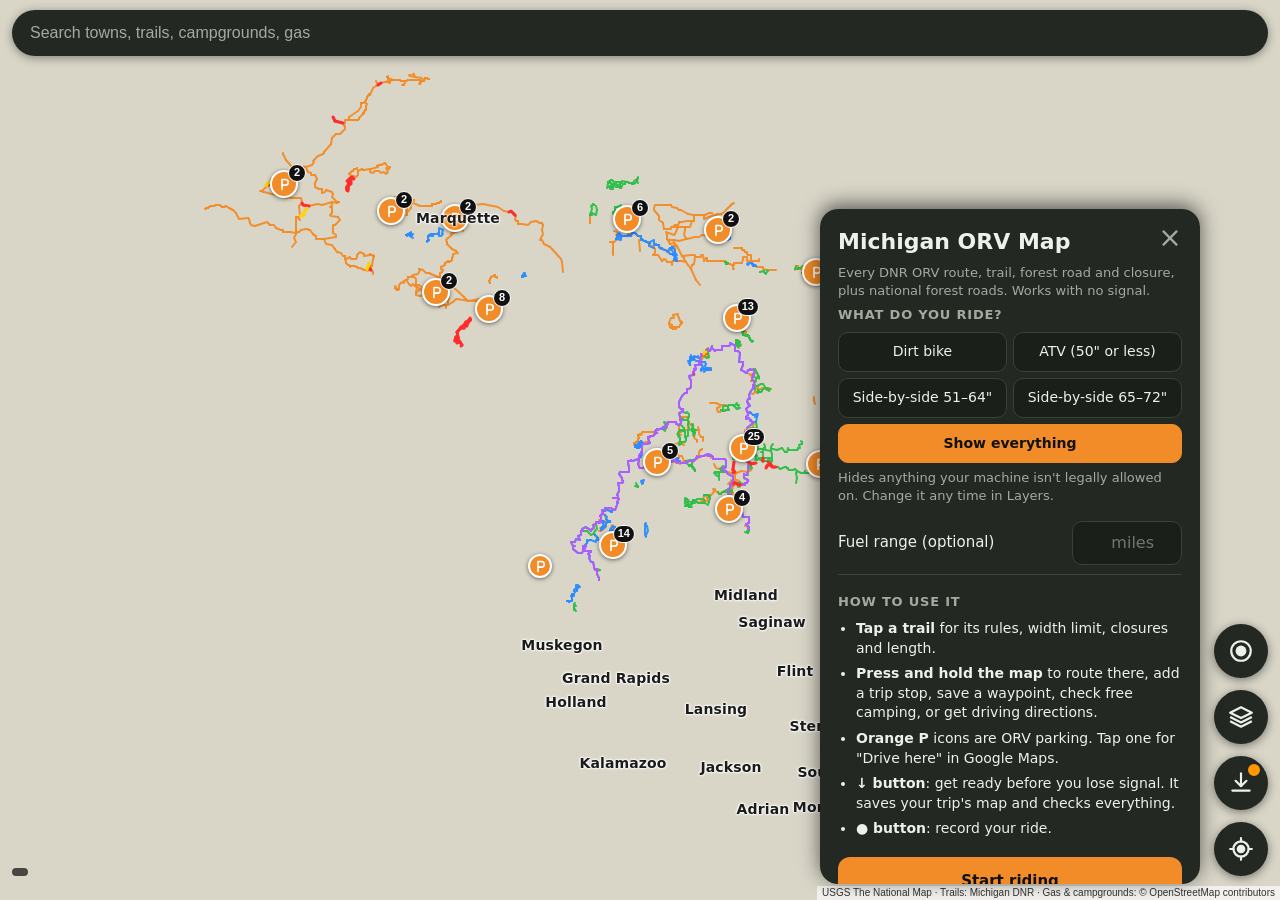
==== app/index.html @ 445363f1 "Find me a loop (favors trails you haven't ridden, avoids doubling back, starts on the biggest reacha" ====
<!doctype html>
<html lang="en">
<head>
<meta charset="utf-8">
<meta name="viewport" content="width=device-width, initial-scale=1, viewport-fit=cover, user-scalable=no">
<title>Michigan ORV Map</title>
<meta name="theme-color" content="#1b1f1a">
<meta name="apple-mobile-web-app-capable" content="yes">
<meta name="apple-mobile-web-app-status-bar-style" content="black-translucent">
<link rel="manifest" href="manifest.webmanifest">
<link rel="icon" href="icons/icon-192.png">
<link rel="apple-touch-icon" href="icons/icon-192.png">
<link rel="stylesheet" href="vendor/leaflet.css">
<link rel="stylesheet" href="style.css?v=49">
</head>
<body>
<div id="map"></div>

<div id="topbar">
  <input id="search" type="search" placeholder="Search towns, trails, campgrounds, gas" autocomplete="off">
  <span id="net" class="pill" hidden>Offline</span>
  <ul id="results" hidden></ul>
</div>

<div id="nav-banner" hidden>
  <div class="nav-main">
    <span class="nav-arrow"></span>
    <div class="nav-words"><b class="nav-dist"></b><span class="nav-text"></span></div>
    <button class="nav-end" aria-label="End ride">End</button>
  </div>
  <div class="nav-sub"></div>
</div>

<div id="trace-bar" hidden>
  <div class="trace-main"><b id="trace-text"></b><small id="trace-sub"></small></div>
  <div class="trace-btns">
    <button id="btn-trace-undo" class="ghost small">Undo</button>
    <button id="btn-trace-cancel" class="ghost small">Cancel</button>
    <button id="btn-trace-save" class="primary small">Save</button>
  </div>
</div>

<div id="chips">
  <button id="rec-bar" class="chip" hidden><i></i><span></span></button>
  <button id="photo-bar" class="chip" hidden><b>&#128247;</b><span>Take a start photo</span><em class="x" aria-label="No thanks">&times;</em></button>
  <button id="hunt-bar" class="chip" hidden><b>!</b><span></span></button>
  <button id="sun-bar" class="chip" hidden><b>&#9788;</b><span></span></button>
  <button id="checkin-bar" class="chip" hidden><b>&#10003;</b><span></span><em class="x" aria-label="Dismiss">&times;</em></button>
  <button id="crewtrip-bar" class="chip" hidden><b>&#9873;</b><span></span></button>
  <button id="upd-bar" class="chip" hidden><b>!</b><span></span></button>
  <button id="sel-bar" class="chip" hidden><b>&#10003;</b><span></span><em class="x" aria-label="Clear selection">&times;</em></button>
  <button id="route-bar" class="chip" hidden><b>&#10148;</b><span></span><em class="x" aria-label="Clear route">&times;</em></button>
</div>

<div id="fabs">
  <button id="btn-compass" class="fab" hidden aria-label="Heading up or north up">
    <svg viewBox="0 0 24 24"><path d="M12 2 8 12h8z" fill="#e53935"/><path d="M12 22 8 12h8z" fill="currentColor"/></svg>
  </button>
  <button id="btn-rec" class="fab" aria-label="Record ride">
    <svg viewBox="0 0 24 24"><circle cx="12" cy="12" r="9" fill="none" stroke="currentColor" stroke-width="2"/><circle class="dot" cx="12" cy="12" r="5" fill="currentColor"/></svg>
  </button>
  <button id="btn-layers" class="fab" aria-label="Layers">
    <svg viewBox="0 0 24 24"><path d="M12 3 2 8l10 5 10-5-10-5Zm-10 9 10 5 10-5M2 16l10 5 10-5" fill="none" stroke="currentColor" stroke-width="2" stroke-linejoin="round"/></svg>
  </button>
  <button id="btn-save" class="fab" aria-label="Offline">
    <svg viewBox="0 0 24 24"><path d="M12 3v12m0 0-5-5m5 5 5-5M4 19h16" fill="none" stroke="currentColor" stroke-width="2" stroke-linecap="round" stroke-linejoin="round"/></svg>
  </button>
  <button id="btn-locate" class="fab" aria-label="My location">
    <svg viewBox="0 0 24 24"><circle cx="12" cy="12" r="4" fill="currentColor"/><path d="M12 2v3m0 14v3M2 12h3m14 0h3" stroke="currentColor" stroke-width="2" stroke-linecap="round"/><circle cx="12" cy="12" r="7" fill="none" stroke="currentColor" stroke-width="2"/></svg>
  </button>
</div>

<div id="scale-info"></div>

<div id="photo-view" hidden><figure><img alt=""><figcaption></figcaption></figure><span class="pv-close">&times;</span></div>
<div id="ride-dash" hidden>
  <div class="d-speed"><b id="dash-speed">–</b><small>mph</small></div>
  <div><b id="dash-mi">0.0</b><small>miles</small></div>
  <div><b id="dash-time">0:00</b><small>moving</small></div>
  <div id="dash-truck-cell" role="button" aria-label="Route back to the truck"><b id="dash-truck">–</b><small id="dash-truck-dir">to truck</small></div>
</div>
<div id="ride-actions" hidden>
  <button data-a="pause" class="ra-pause"><svg viewBox="0 0 24 24"><path d="M8 5v14M16 5v14" stroke="currentColor" stroke-width="3" stroke-linecap="round"/></svg><span>Pause</span></button>
  <button data-a="mark"><svg viewBox="0 0 24 24"><path d="M12 22s7-6.2 7-12a7 7 0 0 0-14 0c0 5.8 7 12 7 12Z" fill="none" stroke="currentColor" stroke-width="2"/><circle cx="12" cy="10" r="2.5" fill="currentColor"/></svg><span>Mark</span></button>
  <button data-a="camp"><svg viewBox="0 0 24 24"><path d="M3 20 12 5l9 15M12 20l-3-5M12 20l3-5M2 20h20" fill="none" stroke="currentColor" stroke-width="2" stroke-linecap="round" stroke-linejoin="round"/></svg><span>Camp</span></button>
  <button data-a="sos" class="ra-sos"><svg viewBox="0 0 24 24"><path d="M12 3 2 20h20L12 3Zm0 6v5m0 3v.5" fill="none" stroke="currentColor" stroke-width="2.2" stroke-linecap="round" stroke-linejoin="round"/></svg><span>SOS / share</span></button>
</div>

<!-- trail detail -->
<section id="sheet" class="sheet" hidden>
  <button class="close" aria-label="Close">&times;</button>
  <div id="sheet-body"></div>
</section>

<!-- layers + settings -->
<section id="panel-layers" class="sheet" hidden>
  <button class="close" aria-label="Close">&times;</button>
  <div class="rec-row"><button id="btn-sos" class="ghost sos">SOS / emergency</button><button id="btn-laws" class="ghost">Rules &amp; permits</button></div>
  <button id="btn-cloud" class="ghost cloud-btn">Crew &amp; Ride Watch (live link for family)</button>
  <button id="btn-updates" class="ghost">DNR trail updates (last 60 days)</button>
  <div class="rec-row"><button id="btn-loop" class="ghost">Find me a loop</button><button id="btn-plans" class="ghost">My saved ride plans</button></div>
  <h2>My machine</h2>
  <div class="seg machines" id="rig-seg">
    <button data-rig="24">Dirt bike</button>
    <button data-rig="50">ATV (50" or less)</button>
    <button data-rig="64">Side-by-side 51–64"</button>
    <button data-rig="72">Side-by-side 65–72"</button>
    <button data-rig="0" class="all">Show everything</button>
  </div>
  <label class="row">Fuel range
    <input id="fuel-range" class="field range-field" type="number" inputmode="numeric" min="5" max="600" placeholder="miles">
  </label>

  <h2>Map</h2>
  <div class="seg" id="base-seg">
    <button data-base="topo" class="on">Topo</button>
    <button data-base="sat">Satellite</button>
  </div>

  <details class="grp" data-grp="trails">
    <summary>Trails &amp; roads <small class="grp-count"></small></summary>
    <label class="row"><input type="checkbox" data-kind="route" checked><i class="sw route"></i>ORV routes <small>up to 64" or 72"</small></label>
    <label class="row"><input type="checkbox" data-kind="trail" checked><i class="sw trail"></i>ORV / ATV trails <small>50" or less</small></label>
    <label class="row"><input type="checkbox" data-kind="mc" checked><i class="sw mc"></i>Motorcycle trails</label>
    <label class="row"><input type="checkbox" data-kind="mccct" checked><i class="sw mccct"></i>Cross Country Cycle Trail</label>
    <label class="row"><input type="checkbox" data-kind="road" checked><i class="sw road"></i>Forest roads <small>state (teal) &amp; national (brown)</small></label>
    <label class="row"><input type="checkbox" data-kind="closed" checked><i class="sw closed"></i>Closures &amp; reroutes</label>
    <label class="row"><input type="checkbox" data-kind="scramble" checked><i class="sw scramble"></i>Scramble areas</label>
    <label class="row"><input type="checkbox" data-kind="hunt"><i class="sw hunt"></i>Public hunting land <small>deer-season hours apply</small></label>
  </details>

  <details class="grp" data-grp="places">
    <summary>Places <small class="grp-count"></small></summary>
    <label class="row"><input type="checkbox" data-kind="towns" checked><i class="sw-town">Aa</i>Town names</label>
    <label class="row"><input type="checkbox" data-kind="th" checked><i class="poi poi-th sw-poi"></i>ORV trailheads &amp; parking</label>
    <label class="row"><input type="checkbox" data-kind="gas" checked><i class="poi poi-gas sw-poi"></i>Gas stations</label>
    <label class="row"><input type="checkbox" data-kind="camp" checked><i class="poi poi-camp sw-poi"></i>Campgrounds</label>
    <label class="row"><input type="checkbox" data-kind="wp" checked><i class="wp wp-pin sw-poi"></i>My waypoints</label>
    <button id="btn-wp-list" class="ghost">My waypoints list <span id="wp-count"></span></button>
  </details>

  <details class="grp" data-grp="riding">
    <summary>My riding <small class="grp-count"></small></summary>
    <label class="row"><input type="checkbox" data-kind="ridden" checked><i class="sw ridden"></i>Trails I've ridden</label>
    <label class="row"><input type="checkbox" data-kind="allrides"><i class="sw allrides"></i>All my rides</label>
    <label class="row"><input type="checkbox" data-kind="crew" checked><i class="sw crew"></i>Crew's ridden trails</label>
  </details>

  <details class="grp nocount" data-grp="colors">
    <summary>Trail colors</summary>
    <div id="colors-body"></div>
  </details>

  <details class="grp" data-grp="camping">
    <summary>Camping &amp; signal <small class="grp-count"></small></summary>
    <label class="row"><input type="checkbox" data-kind="land" checked><i class="sw land"></i>Free camping <small>state &amp; national forest</small></label>
    <label class="row"><input type="checkbox" data-kind="cov"><i class="sw cov"></i>AT&amp;T signal <small>darker = good</small></label>
  </details>

  <button id="btn-help" class="ghost">How to use this map</button>
  <p class="hint center"><a href="privacy.html" target="_blank" rel="noopener">Privacy policy &amp; terms</a></p>
</section>

<!-- save area -->
<section id="panel-save" class="sheet" hidden>
  <button class="close" aria-label="Close">&times;</button>
  <h2>Offline</h2>
  <div id="ready-summary" class="ready">Checking…</div>
  <ul id="ready-list"></ul>

  <div id="trip-dl" hidden>
    <h2>Get ready for this trip</h2>
    <p class="hint">Saves the map background along your whole planned trip.</p>
    <label class="row">Detail
      <select id="trip-zoom">
        <option value="14">Normal (zoom 14)</option>
        <option value="15" selected>High (zoom 15)</option>
      </select>
    </label>
    <label class="row"><input type="checkbox" id="trip-sat"> Include satellite too</label>
    <p id="trip-est" class="est"></p>
    <button id="btn-trip-dl" class="primary dl-btn">Download trip map</button>
  </div>

  <h2>Save the area on screen</h2>
  <label class="row">Detail
    <select id="save-zoom">
      <option value="14">Normal (to zoom 14)</option>
      <option value="15" selected>High (to zoom 15)</option>
      <option value="16">Max (to zoom 16)</option>
    </select>
  </label>
  <label class="row"><input type="checkbox" id="save-sat"> Include satellite too</label>
  <p id="save-est" class="est"></p>
  <button id="btn-save-go" class="ghost dl-btn">Download this area</button>

  <div id="save-progress" hidden><div class="bar"><span></span></div><p class="hint" id="save-status"></p></div>

  <h2>Storage</h2>
  <p class="hint" id="storage-info">Checking storage…</p>
  <p class="hint" id="data-info"></p>
  <div class="rec-row"><button id="btn-backup" class="ghost">Back up rides &amp; waypoints</button><button id="btn-restore" class="ghost">Restore backup</button></div>
  <p class="hint">Saves a file you can keep in iCloud Drive or Google Drive. Rides and waypoints otherwise live only on this phone.</p>
  <button id="btn-clear" class="ghost">Delete saved map tiles</button>
</section>

<!-- long-press point -->
<section id="panel-point" class="sheet" hidden>
  <button class="close" aria-label="Close">&times;</button>
  <h2>This spot</h2>
  <p class="hint" id="point-coords"></p>
  <p class="hint" id="point-camp" hidden></p>
  <p class="hint" id="point-signal" hidden></p>
  <div class="rec-row"><button id="btn-route-here" class="primary">Route here</button><button id="btn-add-trip" class="ghost">Add to trip</button></div>
  <div class="rec-row"><button id="btn-route-from" class="ghost">Start trip here</button><button id="btn-save-wp" class="ghost">Save as waypoint</button></div>
  <div class="rec-row"><button id="btn-drive" class="ghost">Drive here (Google Maps)</button><button id="btn-send-dir" class="ghost">Send directions</button></div>
  <div class="rec-row"><button id="btn-loop-here" class="ghost">Find a loop from here</button><button id="btn-truck-here" class="ghost">Truck is parked here</button></div>
</section>

<!-- route -->
<section id="panel-route" class="sheet" hidden>
  <button class="close" aria-label="Close">&times;</button>
  <div id="route-body"></div>
</section>

<!-- waypoint editor -->
<section id="panel-wp" class="sheet" hidden>
  <button class="close" aria-label="Close">&times;</button>
  <h2>Waypoint</h2>
  <input id="wp-name" class="field" type="text" placeholder="Name, e.g. Buddy's camp" maxlength="80">
  <div class="seg" id="wp-type">
    <button data-type="camp">Camp spot</button>
    <button data-type="gas">Gas</button>
    <button data-type="trailhead">Trailhead</button>
    <button data-type="pin">Other</button>
    <button data-type="photo">Photo</button>
    <button data-type="report">Trail report</button>
  </div>
  <textarea id="wp-note" class="field" rows="2" placeholder="Note (optional)" maxlength="500"></textarea>
  <div id="wp-photos"></div>
  <button id="btn-wp-photo" class="ghost">Add a photo</button>
  <p class="hint" id="wp-camp"></p>
  <button id="btn-wp-save" class="primary">Save waypoint</button>
</section>

<!-- waypoint list -->
<section id="panel-wps" class="sheet" hidden>
  <button class="close" aria-label="Close">&times;</button>
  <h2>My waypoints</h2>
  <div id="wp-list"></div>
  <button id="btn-wp-gpx" class="ghost">Share all as GPX</button>
  <button class="ghost btn-import">Import GPX</button>
</section>

<!-- ride details -->
<section id="panel-ride-detail" class="sheet" hidden>
  <button class="close" aria-label="Close">&times;</button>
  <div id="ride-detail-body"></div>
</section>

<!-- fix a ride -->
<section id="panel-ride-edit" class="sheet" hidden>
  <button class="close" aria-label="Close">&times;</button>
  <div id="ride-edit-body"></div>
</section>

<!-- ride-every-trail progress -->
<section id="panel-goal" class="sheet" hidden>
  <button class="close" aria-label="Close">&times;</button>
  <div id="goal-body"></div>
</section>

<!-- GPX import -->
<section id="panel-import" class="sheet" hidden>
  <button class="close" aria-label="Close">&times;</button>
  <h2>Import GPX</h2>
  <div id="import-body"></div>
</section>

<!-- rides -->
<section id="panel-rides" class="sheet" hidden>
  <button class="close" aria-label="Close">&times;</button>
  <div id="goal-card" class="goal-card"></div>
  <h2>Record a ride</h2>
  <p class="hint" id="rec-live"></p>
  <div id="rec-controls"></div>
  <p class="hint">Keep the app open on screen while you ride. Phones stop GPS for web apps when the screen is off or you switch apps. The screen stays on while recording, so plug in if you can.</p>
  <h2>Saved rides</h2>
  <div id="ride-list"></div>
  <button class="ghost" id="btn-merge">Merge rides</button>
  <button class="ghost" id="btn-trace-new">Trace a ride by hand</button>
  <button class="ghost btn-import">Import GPX (rides, waypoints, a shared trip)</button>
</section>

<!-- first open / help -->
<section id="panel-welcome" class="sheet welcome" hidden>
  <button class="close" aria-label="Close">&times;</button>
  <h3>Michigan ORV Map</h3>
  <p class="hint">Every DNR ORV route, trail, forest road and closure, plus national forest roads. Works with no signal.</p>
  <h2>What do you ride?</h2>
  <div class="seg machines" id="welcome-rig">
    <button data-rig="24">Dirt bike</button>
    <button data-rig="50">ATV (50" or less)</button>
    <button data-rig="64">Side-by-side 51–64"</button>
    <button data-rig="72">Side-by-side 65–72"</button>
    <button data-rig="0" class="all">Show everything</button>
  </div>
  <p class="hint">Hides anything your machine isn't legally allowed on. Change it any time in Layers.</p>
  <label class="row">Fuel range (optional)
    <input id="welcome-range" class="field range-field" type="number" inputmode="numeric" min="5" max="600" placeholder="miles">
  </label>
  <h2>How to use it</h2>
  <ul class="howto">
    <li><b>Tap a trail</b> for its rules, width limit, closures and length.</li>
    <li><b>Press and hold the map</b> to route there, add a trip stop, save a waypoint, check free camping, or get driving directions.</li>
    <li><b>Orange P</b> icons are ORV parking. Tap one for "Drive here" in Google Maps.</li>
    <li><b>&darr; button</b>: get ready before you lose signal. It saves your trip's map and checks everything.</li>
    <li><b>&#9679; button</b>: record your ride.</li>
  </ul>
  <div id="welcome-install" class="note" hidden></div>
  <button id="btn-welcome-go" class="primary">Start riding</button>
</section>

<div id="install-tip" hidden><span id="install-tip-text"></span><button class="x" aria-label="Dismiss">&times;</button></div>

<button id="update-bar" class="chip" hidden>App updated. Tap to reload.</button>

<div id="toast" hidden></div>

<script src="vendor/leaflet.js"></script>
<script src="vendor/leaflet-rotate.js"></script>
<script src="app.js?v=49"></script>
<script src="tracks.js?v=49"></script>
<script src="routing.js?v=49"></script>
<script src="places.js?v=49"></script>
<script src="plan.js?v=49"></script>
<script src="nav.js?v=49"></script>
<script src="offline.js?v=49"></script>
<script src="gpx.js?v=49"></script>
<script src="weather.js?v=49"></script>
<script src="progress.js?v=49"></script>
<script src="details.js?v=49"></script>
<script src="edit.js?v=49"></script>
<script src="select.js?v=49"></script>
<script src="updates.js?v=49"></script>
<script src="laws.js?v=49"></script>
<script src="safety.js?v=49"></script>
<script src="merge.js?v=49"></script>
<script src="spots.js?v=49"></script>
<script src="cloud.js?v=49"></script>
<script src="colors.js?v=49"></script>
<script src="loops.js?v=49"></script>
</body>
</html>
---- app/vendor/leaflet.css ----
/* required styles */

.leaflet-pane,
.leaflet-tile,
.leaflet-marker-icon,
.leaflet-marker-shadow,
.leaflet-tile-container,
.leaflet-pane > svg,
.leaflet-pane > canvas,
.leaflet-zoom-box,
.leaflet-image-layer,
.leaflet-layer {
	position: absolute;
	left: 0;
	top: 0;
	}
.leaflet-container {
	overflow: hidden;
	}
.leaflet-tile,
.leaflet-marker-icon,
.leaflet-marker-shadow {
	-webkit-user-select: none;
	   -moz-user-select: none;
	        user-select: none;
	  -webkit-user-drag: none;
	}
/* Prevents IE11 from highlighting tiles in blue */
.leaflet-tile::selection {
	background: transparent;
}
/* Safari renders non-retina tile on retina better with this, but Chrome is worse */
.leaflet-safari .leaflet-tile {
	image-rendering: -webkit-optimize-contrast;
	}
/* hack that prevents hw layers "stretching" when loading new tiles */
.leaflet-safari .leaflet-tile-container {
	width: 1600px;
	height: 1600px;
	-webkit-transform-origin: 0 0;
	}
.leaflet-marker-icon,
.leaflet-marker-shadow {
	display: block;
	}
/* .leaflet-container svg: reset svg max-width decleration shipped in Joomla! (joomla.org) 3.x */
/* .leaflet-container img: map is broken in FF if you have max-width: 100% on tiles */
.leaflet-container .leaflet-overlay-pane svg {
	max-width: none !important;
	max-height: none !important;
	}
.leaflet-container .leaflet-marker-pane img,
.leaflet-container .leaflet-shadow-pane img,
.leaflet-container .leaflet-tile-pane img,
.leaflet-container img.leaflet-image-layer,
.leaflet-container .leaflet-tile {
	max-width: none !important;
	max-height: none !important;
	width: auto;
	padding: 0;
	}

.leaflet-container img.leaflet-tile {
	/* See: https://bugs.chromium.org/p/chromium/issues/detail?id=600120 */
	mix-blend-mode: plus-lighter;
}

.leaflet-container.leaflet-touch-zoom {
	-ms-touch-action: pan-x pan-y;
	touch-action: pan-x pan-y;
	}
.leaflet-container.leaflet-touch-drag {
	-ms-touch-action: pinch-zoom;
	/* Fallback for FF which doesn't support pinch-zoom */
	touch-action: none;
	touch-action: pinch-zoom;
}
.leaflet-container.leaflet-touch-drag.leaflet-touch-zoom {
	-ms-touch-action: none;
	touch-action: none;
}
.leaflet-container {
	-webkit-tap-highlight-color: transparent;
}
.leaflet-container a {
	-webkit-tap-highlight-color: rgba(51, 181, 229, 0.4);
}
.leaflet-tile {
	filter: inherit;
	visibility: hidden;
	}
.leaflet-tile-loaded {
	visibility: inherit;
	}
.leaflet-zoom-box {
	width: 0;
	height: 0;
	-moz-box-sizing: border-box;
	     box-sizing: border-box;
	z-index: 800;
	}
/* workaround for https://bugzilla.mozilla.org/show_bug.cgi?id=888319 */
.leaflet-overlay-pane svg {
	-moz-user-select: none;
	}

.leaflet-pane         { z-index: 400; }

.leaflet-tile-pane    { z-index: 200; }
.leaflet-overlay-pane { z-index: 400; }
.leaflet-shadow-pane  { z-index: 500; }
.leaflet-marker-pane  { z-index: 600; }
.leaflet-tooltip-pane   { z-index: 650; }
.leaflet-popup-pane   { z-index: 700; }

.leaflet-map-pane canvas { z-index: 100; }
.leaflet-map-pane svg    { z-index: 200; }

.leaflet-vml-shape {
	width: 1px;
	height: 1px;
	}
.lvml {
	behavior: url(#default#VML);
	display: inline-block;
	position: absolute;
	}


/* control positioning */

.leaflet-control {
	position: relative;
	z-index: 800;
	pointer-events: visiblePainted; /* IE 9-10 doesn't have auto */
	pointer-events: auto;
	}
.leaflet-top,
.leaflet-bottom {
	position: absolute;
	z-index: 1000;
	pointer-events: none;
	}
.leaflet-top {
	top: 0;
	}
.leaflet-right {
	right: 0;
	}
.leaflet-bottom {
	bottom: 0;
	}
.leaflet-left {
	left: 0;
	}
.leaflet-control {
	float: left;
	clear: both;
	}
.leaflet-right .leaflet-control {
	float: right;
	}
.leaflet-top .leaflet-control {
	margin-top: 10px;
	}
.leaflet-bottom .leaflet-control {
	margin-bottom: 10px;
	}
.leaflet-left .leaflet-control {
	margin-left: 10px;
	}
.leaflet-right .leaflet-control {
	margin-right: 10px;
	}


/* zoom and fade animations */

.leaflet-fade-anim .leaflet-popup {
	opacity: 0;
	-webkit-transition: opacity 0.2s linear;
	   -moz-transition: opacity 0.2s linear;
	        transition: opacity 0.2s linear;
	}
.leaflet-fade-anim .leaflet-map-pane .leaflet-popup {
	opacity: 1;
	}
.leaflet-zoom-animated {
	-webkit-transform-origin: 0 0;
	    -ms-transform-origin: 0 0;
	        transform-origin: 0 0;
	}
svg.leaflet-zoom-animated {
	will-change: transform;
}

.leaflet-zoom-anim .leaflet-zoom-animated {
	-webkit-transition: -webkit-transform 0.25s cubic-bezier(0,0,0.25,1);
	   -moz-transition:    -moz-transform 0.25s cubic-bezier(0,0,0.25,1);
	        transition:         transform 0.25s cubic-bezier(0,0,0.25,1);
	}
.leaflet-zoom-anim .leaflet-tile,
.leaflet-pan-anim .leaflet-tile {
	-webkit-transition: none;
	   -moz-transition: none;
	        transition: none;
	}

.leaflet-zoom-anim .leaflet-zoom-hide {
	visibility: hidden;
	}


/* cursors */

.leaflet-interactive {
	cursor: pointer;
	}
.leaflet-grab {
	cursor: -webkit-grab;
	cursor:    -moz-grab;
	cursor:         grab;
	}
.leaflet-crosshair,
.leaflet-crosshair .leaflet-interactive {
	cursor: crosshair;
	}
.leaflet-popup-pane,
.leaflet-control {
	cursor: auto;
	}
.leaflet-dragging .leaflet-grab,
.leaflet-dragging .leaflet-grab .leaflet-interactive,
.leaflet-dragging .leaflet-marker-draggable {
	cursor: move;
	cursor: -webkit-grabbing;
	cursor:    -moz-grabbing;
	cursor:         grabbing;
	}

/* marker & overlays interactivity */
.leaflet-marker-icon,
.leaflet-marker-shadow,
.leaflet-image-layer,
.leaflet-pane > svg path,
.leaflet-tile-container {
	pointer-events: none;
	}

.leaflet-marker-icon.leaflet-interactive,
.leaflet-image-layer.leaflet-interactive,
.leaflet-pane > svg path.leaflet-interactive,
svg.leaflet-image-layer.leaflet-interactive path {
	pointer-events: visiblePainted; /* IE 9-10 doesn't have auto */
	pointer-events: auto;
	}

/* visual tweaks */

.leaflet-container {
	background: #ddd;
	outline-offset: 1px;
	}
.leaflet-container a {
	color: #0078A8;
	}
.leaflet-zoom-box {
	border: 2px dotted #38f;
	background: rgba(255,255,255,0.5);
	}


/* general typography */
.leaflet-container {
	font-family: "Helvetica Neue", Arial, Helvetica, sans-serif;
	font-size: 12px;
	font-size: 0.75rem;
	line-height: 1.5;
	}


/* general toolbar styles */

.leaflet-bar {
	box-shadow: 0 1px 5px rgba(0,0,0,0.65);
	border-radius: 4px;
	}
.leaflet-bar a {
	background-color: #fff;
	border-bottom: 1px solid #ccc;
	width: 26px;
	height: 26px;
	line-height: 26px;
	display: block;
	text-align: center;
	text-decoration: none;
	color: black;
	}
.leaflet-bar a,
.leaflet-control-layers-toggle {
	background-position: 50% 50%;
	background-repeat: no-repeat;
	display: block;
	}
.leaflet-bar a:hover,
.leaflet-bar a:focus {
	background-color: #f4f4f4;
	}
.leaflet-bar a:first-child {
	border-top-left-radius: 4px;
	border-top-right-radius: 4px;
	}
.leaflet-bar a:last-child {
	border-bottom-left-radius: 4px;
	border-bottom-right-radius: 4px;
	border-bottom: none;
	}
.leaflet-bar a.leaflet-disabled {
	cursor: default;
	background-color: #f4f4f4;
	color: #bbb;
	}

.leaflet-touch .leaflet-bar a {
	width: 30px;
	height: 30px;
	line-height: 30px;
	}
.leaflet-touch .leaflet-bar a:first-child {
	border-top-left-radius: 2px;
	border-top-right-radius: 2px;
	}
.leaflet-touch .leaflet-bar a:last-child {
	border-bottom-left-radius: 2px;
	border-bottom-right-radius: 2px;
	}

/* zoom control */

.leaflet-control-zoom-in,
.leaflet-control-zoom-out {
	font: bold 18px 'Lucida Console', Monaco, monospace;
	text-indent: 1px;
	}

.leaflet-touch .leaflet-control-zoom-in, .leaflet-touch .leaflet-control-zoom-out  {
	font-size: 22px;
	}


/* layers control */

.leaflet-control-layers {
	box-shadow: 0 1px 5px rgba(0,0,0,0.4);
	background: #fff;
	border-radius: 5px;
	}
.leaflet-control-layers-toggle {
	background-image: url(images/layers.png);
	width: 36px;
	height: 36px;
	}
.leaflet-retina .leaflet-control-layers-toggle {
	background-image: url(images/layers-2x.png);
	background-size: 26px 26px;
	}
.leaflet-touch .leaflet-control-layers-toggle {
	width: 44px;
	height: 44px;
	}
.leaflet-control-layers .leaflet-control-layers-list,
.leaflet-control-layers-expanded .leaflet-control-layers-toggle {
	display: none;
	}
.leaflet-control-layers-expanded .leaflet-control-layers-list {
	display: block;
	position: relative;
	}
.leaflet-control-layers-expanded {
	padding: 6px 10px 6px 6px;
	color: #333;
	background: #fff;
	}
.leaflet-control-layers-scrollbar {
	overflow-y: scroll;
	overflow-x: hidden;
	padding-right: 5px;
	}
.leaflet-control-layers-selector {
	margin-top: 2px;
	position: relative;
	top: 1px;
	}
.leaflet-control-layers label {
	display: block;
	font-size: 13px;
	font-size: 1.08333em;
	}
.leaflet-control-layers-separator {
	height: 0;
	border-top: 1px solid #ddd;
	margin: 5px -10px 5px -6px;
	}

/* Default icon URLs */
.leaflet-default-icon-path { /* used only in path-guessing heuristic, see L.Icon.Default */
	background-image: url(images/marker-icon.png);
	}


/* attribution and scale controls */

.leaflet-container .leaflet-control-attribution {
	background: #fff;
	background: rgba(255, 255, 255, 0.8);
	margin: 0;
	}
.leaflet-control-attribution,
.leaflet-control-scale-line {
	padding: 0 5px;
	color: #333;
	line-height: 1.4;
	}
.leaflet-control-attribution a {
	text-decoration: none;
	}
.leaflet-control-attribution a:hover,
.leaflet-control-attribution a:focus {
	text-decoration: underline;
	}
.leaflet-attribution-flag {
	display: inline !important;
	vertical-align: baseline !important;
	width: 1em;
	height: 0.6669em;
	}
.leaflet-left .leaflet-control-scale {
	margin-left: 5px;
	}
.leaflet-bottom .leaflet-control-scale {
	margin-bottom: 5px;
	}
.leaflet-control-scale-line {
	border: 2px solid #777;
	border-top: none;
	line-height: 1.1;
	padding: 2px 5px 1px;
	white-space: nowrap;
	-moz-box-sizing: border-box;
	     box-sizing: border-box;
	background: rgba(255, 255, 255, 0.8);
	text-shadow: 1px 1px #fff;
	}
.leaflet-control-scale-line:not(:first-child) {
	border-top: 2px solid #777;
	border-bottom: none;
	margin-top: -2px;
	}
.leaflet-control-scale-line:not(:first-child):not(:last-child) {
	border-bottom: 2px solid #777;
	}

.leaflet-touch .leaflet-control-attribution,
.leaflet-touch .leaflet-control-layers,
.leaflet-touch .leaflet-bar {
	box-shadow: none;
	}
.leaflet-touch .leaflet-control-layers,
.leaflet-touch .leaflet-bar {
	border: 2px solid rgba(0,0,0,0.2);
	background-clip: padding-box;
	}


/* popup */

.leaflet-popup {
	position: absolute;
	text-align: center;
	margin-bottom: 20px;
	}
.leaflet-popup-content-wrapper {
	padding: 1px;
	text-align: left;
	border-radius: 12px;
	}
.leaflet-popup-content {
	margin: 13px 24px 13px 20px;
	line-height: 1.3;
	font-size: 13px;
	font-size: 1.08333em;
	min-height: 1px;
	}
.leaflet-popup-content p {
	margin: 17px 0;
	margin: 1.3em 0;
	}
.leaflet-popup-tip-container {
	width: 40px;
	height: 20px;
	position: absolute;
	left: 50%;
	margin-top: -1px;
	margin-left: -20px;
	overflow: hidden;
	pointer-events: none;
	}
.leaflet-popup-tip {
	width: 17px;
	height: 17px;
	padding: 1px;

	margin: -10px auto 0;
	pointer-events: auto;

	-webkit-transform: rotate(45deg);
	   -moz-transform: rotate(45deg);
	    -ms-transform: rotate(45deg);
	        transform: rotate(45deg);
	}
.leaflet-popup-content-wrapper,
.leaflet-popup-tip {
	background: white;
	color: #333;
	box-shadow: 0 3px 14px rgba(0,0,0,0.4);
	}
.leaflet-container a.leaflet-popup-close-button {
	position: absolute;
	top: 0;
	right: 0;
	border: none;
	text-align: center;
	width: 24px;
	height: 24px;
	font: 16px/24px Tahoma, Verdana, sans-serif;
	color: #757575;
	text-decoration: none;
	background: transparent;
	}
.leaflet-container a.leaflet-popup-close-button:hover,
.leaflet-container a.leaflet-popup-close-button:focus {
	color: #585858;
	}
.leaflet-popup-scrolled {
	overflow: auto;
	}

.leaflet-oldie .leaflet-popup-content-wrapper {
	-ms-zoom: 1;
	}
.leaflet-oldie .leaflet-popup-tip {
	width: 24px;
	margin: 0 auto;

	-ms-filter: "progid:DXImageTransform.Microsoft.Matrix(M11=0.70710678, M12=0.70710678, M21=-0.70710678, M22=0.70710678)";
	filter: progid:DXImageTransform.Microsoft.Matrix(M11=0.70710678, M12=0.70710678, M21=-0.70710678, M22=0.70710678);
	}

.leaflet-oldie .leaflet-control-zoom,
.leaflet-oldie .leaflet-control-layers,
.leaflet-oldie .leaflet-popup-content-wrapper,
.leaflet-oldie .leaflet-popup-tip {
	border: 1px solid #999;
	}


/* div icon */

.leaflet-div-icon {
	background: #fff;
	border: 1px solid #666;
	}


/* Tooltip */
/* Base styles for the element that has a tooltip */
.leaflet-tooltip {
	position: absolute;
	padding: 6px;
	background-color: #fff;
	border: 1px solid #fff;
	border-radius: 3px;
	color: #222;
	white-space: nowrap;
	-webkit-user-select: none;
	-moz-user-select: none;
	-ms-user-select: none;
	user-select: none;
	pointer-events: none;
	box-shadow: 0 1px 3px rgba(0,0,0,0.4);
	}
.leaflet-tooltip.leaflet-interactive {
	cursor: pointer;
	pointer-events: auto;
	}
.leaflet-tooltip-top:before,
.leaflet-tooltip-bottom:before,
.leaflet-tooltip-left:before,
.leaflet-tooltip-right:before {
	position: absolute;
	pointer-events: none;
	border: 6px solid transparent;
	background: transparent;
	content: "";
	}

/* Directions */

.leaflet-tooltip-bottom {
	margin-top: 6px;
}
.leaflet-tooltip-top {
	margin-top: -6px;
}
.leaflet-tooltip-bottom:before,
.leaflet-tooltip-top:before {
	left: 50%;
	margin-left: -6px;
	}
.leaflet-tooltip-top:before {
	bottom: 0;
	margin-bottom: -12px;
	border-top-color: #fff;
	}
.leaflet-tooltip-bottom:before {
	top: 0;
	margin-top: -12px;
	margin-left: -6px;
	border-bottom-color: #fff;
	}
.leaflet-tooltip-left {
	margin-left: -6px;
}
.leaflet-tooltip-right {
	margin-left: 6px;
}
.leaflet-tooltip-left:before,
.leaflet-tooltip-right:before {
	top: 50%;
	margin-top: -6px;
	}
.leaflet-tooltip-left:before {
	right: 0;
	margin-right: -12px;
	border-left-color: #fff;
	}
.leaflet-tooltip-right:before {
	left: 0;
	margin-left: -12px;
	border-right-color: #fff;
	}

/* Printing */

@media print {
	/* Prevent printers from removing background-images of controls. */
	.leaflet-control {
		-webkit-print-color-adjust: exact;
		print-color-adjust: exact;
		}
	}
---- app/style.css ----
:root {
  --bg: #1b1f1a;
  --panel: #232822;
  --line: #3a4138;
  --text: #eef1ea;
  --muted: #a3ab9f;
  --accent: #f28c28;
  --route: #f28c28;
  --trail: #2fbf4a;
  --mc: #2b8cff;
  --mccct: #b05cff;
  --closed: #ff2d2d;
  --reroute: #ffd400;
  --scramble: #f28c28;
  --safe-b: env(safe-area-inset-bottom, 0px);
  --safe-t: env(safe-area-inset-top, 0px);
}
* { box-sizing: border-box; }
html, body { margin: 0; height: 100%; background: var(--bg); color: var(--text);
  font: 15px/1.4 system-ui, -apple-system, "Segoe UI", Roboto, sans-serif; overscroll-behavior: none; }
#map { position: fixed; inset: 0; background: #d9d6c8; }
button { font: inherit; color: inherit; }

/* top search */
#topbar { position: fixed; top: calc(10px + var(--safe-t)); left: 12px; right: 12px; z-index: 1050; display: flex; gap: 8px; align-items: center; flex-wrap: wrap; }
#search { flex: 1; min-width: 0; height: 46px; border-radius: 23px; border: 0; padding: 0 18px;
  background: var(--panel); color: var(--text); font-size: 16px; box-shadow: 0 2px 10px #0006; }
#search::placeholder { color: var(--muted); }
.pill { background: #6b1d1d; color: #fff; font-size: 12px; font-weight: 700; padding: 6px 10px; border-radius: 12px; }
#results { list-style: none; margin: 0; padding: 4px 0; width: 100%; max-height: 50vh; overflow: auto;
  background: var(--panel); border-radius: 14px; box-shadow: 0 4px 16px #0008; }
#results li { padding: 11px 16px; border-bottom: 1px solid var(--line); cursor: pointer; }
#results li:last-child { border-bottom: 0; }
#results small { color: var(--muted); display: block; }

/* floating buttons */
#fabs { position: fixed; right: 12px; bottom: calc(24px + var(--safe-b)); z-index: 1000; display: flex; flex-direction: column; gap: 12px; }
.fab { width: 54px; height: 54px; border-radius: 50%; border: 0; background: var(--panel); color: var(--text);
  box-shadow: 0 2px 10px #0007; display: grid; place-items: center; cursor: pointer; }
.fab svg { width: 26px; height: 26px; }
.fab.on { color: #fff; background: #1f6fe5; }
.fab.follow { color: #fff; background: #1f6fe5; box-shadow: 0 0 0 3px #fff, 0 2px 10px #0007; }

#scale-info { position: fixed; left: 12px; bottom: calc(24px + var(--safe-b)); z-index: 999; font-size: 12px;
  background: #000a; color: #fff; padding: 4px 8px; border-radius: 8px; pointer-events: none; }

/* sheets */
.sheet { position: fixed; left: 0; right: 0; bottom: 0; z-index: 1100; background: var(--panel);
  border-radius: 18px 18px 0 0; padding: 18px 18px calc(18px + var(--safe-b)); max-height: 75vh; overflow: auto;
  box-shadow: 0 -4px 20px #0009; }
@media (min-width: 700px) { .sheet { left: auto; right: 80px; width: 380px; bottom: 16px; border-radius: 18px; } }
.sheet .close { position: absolute; top: 8px; right: 10px; width: 40px; height: 40px; border: 0; background: none; font-size: 28px; color: var(--muted); cursor: pointer; }
.sheet h2 { font-size: 13px; text-transform: uppercase; letter-spacing: .06em; color: var(--muted); margin: 18px 0 8px; }
.sheet h2:first-of-type { margin-top: 2px; }
.sheet h3 { margin: 0 40px 6px 0; font-size: 20px; }
.row { display: flex; align-items: center; gap: 10px; padding: 9px 0; border-bottom: 1px solid var(--line); cursor: pointer; }
.row small { color: var(--muted); margin-left: auto; }
.row input[type=checkbox] { width: 20px; height: 20px; accent-color: var(--accent); }
.row select { margin-left: auto; background: var(--bg); color: var(--text); border: 1px solid var(--line); border-radius: 8px; padding: 6px; font-size: 15px; }
.sw { width: 26px; height: 5px; border-radius: 3px; display: inline-block; }
.sw.route { background: var(--route); } .sw.trail { background: var(--trail); } .sw.mc { background: var(--mc); }
.sw.mccct { background: var(--mccct); } .sw.road { background: #12a89d; } .sw.closed { background: repeating-linear-gradient(90deg, var(--closed) 0 6px, transparent 6px 9px); }
.sw.scramble { height: 14px; background: #f28c2855; border: 2px solid var(--scramble); }
.seg { display: flex; flex-wrap: wrap; gap: 6px; }
.seg button { flex: 1 0 auto; border: 1px solid var(--line); background: var(--bg); border-radius: 10px; padding: 9px 10px; cursor: pointer; }
.seg.machines { display: grid; grid-template-columns: 1fr 1fr; }
.seg.machines .all { grid-column: 1 / -1; }
.seg button.on { background: var(--accent); border-color: var(--accent); color: #111; font-weight: 700; }
.hint { color: var(--muted); font-size: 13px; margin: 6px 0; }
.est { font-weight: 600; margin: 12px 0; }
.primary, .ghost { width: 100%; height: 48px; border-radius: 12px; border: 0; font-weight: 700; cursor: pointer; margin-top: 8px; }
.primary { background: var(--accent); color: #111; }
.primary:disabled { opacity: .5; }
.ghost { background: transparent; border: 1px solid var(--line); color: var(--muted); }
.bar { height: 10px; background: var(--bg); border-radius: 5px; overflow: hidden; }
.bar span { display: block; height: 100%; width: 0; background: var(--accent); transition: width .2s; }

/* trail detail */
.tag { display: inline-block; font-size: 12px; font-weight: 700; padding: 3px 8px; border-radius: 6px; margin: 0 6px 6px 0; }
.tag.open { background: #1e5b2a; } .tag.closed { background: #8b1a1a; } .tag.reroute { background: #7a6a00; }
.tag.kind { background: #3a4138; }
dl { display: grid; grid-template-columns: auto 1fr; gap: 6px 14px; margin: 10px 0 0; }
dt { color: var(--muted); } dd { margin: 0; }
.note { background: var(--bg); border-left: 3px solid var(--reroute); padding: 8px 10px; border-radius: 6px; margin-top: 12px; font-size: 14px; }
.note.restrict { border-color: var(--accent); }

#toast { position: fixed; left: 50%; transform: translateX(-50%); top: calc(110px + var(--safe-t)); z-index: 1200; text-align: center;
  background: #000d; color: #fff; padding: 10px 16px; border-radius: 10px; max-width: 90vw; }

/* location dot */
.me { width: 20px; height: 20px; border-radius: 50%; background: #1f6fe5; border: 3px solid #fff; box-shadow: 0 0 6px #000a; }
.me-wrap { position: relative; }
.me-head { position: absolute; left: 50%; top: 50%; width: 0; height: 0; margin-left: -8px; margin-top: -30px;
  border: 8px solid transparent; border-bottom: 14px solid #1f6fe5; transform-origin: 8px 30px; }

.leaflet-control-attribution { font-size: 10px; background: #fffa !important; }
.leaflet-top.leaflet-left { top: calc(60px + var(--safe-t)); }
.leaflet-control-zoom { display: none; }

/* ride recording */
.fab.rec { color: #ff3b3b; box-shadow: 0 0 0 3px #ff3b3b, 0 2px 10px #0007; }
.fab.rec .dot { animation: pulse 1.2s ease-in-out infinite; }
.fab.paused { color: #ffd400; }
@keyframes pulse { 50% { opacity: .25; } }
#chips { position: fixed; top: calc(64px + var(--safe-t)); left: 50%; transform: translateX(-50%); z-index: 1000;
  display: flex; flex-direction: column; align-items: center; gap: 6px; pointer-events: none; }
.chip { pointer-events: auto; border: 0; background: #000c; color: #fff; font-weight: 700; font-size: 14px; padding: 8px 14px; border-radius: 18px;
  display: flex; align-items: center; gap: 8px; cursor: pointer; white-space: nowrap; }
.chip[hidden] { display: none; }
#route-bar { background: #1e6bffe6; }
#hunt-bar { background: #ff8c00f0; color: #111; }
#hunt-bar.alert { background: #c62828f0; color: #fff; }
#sun-bar { background: #2b2f28f0; border: 2px solid #ffb300; }
#sun-bar b { color: #ffb300; }
#sun-bar.alert { background: #c62828f0; border-color: #fff; }
#checkin-bar { background: #1e6bffe6; }
#checkin-bar .x, #upd-bar .x { font-style: normal; font-size: 20px; line-height: 1; padding: 0 0 0 8px; margin-left: 2px; border-left: 1px solid #fff6; }
.sw.hunt { background: #ff8c00; opacity: .7; }
#ride-actions .ra-sos { color: #ff6b6b; }
.ghost.sos { color: #ff6b6b; border-color: #ff6b6b88; }
a.btn { display: flex; align-items: center; justify-content: center; flex: 1; height: 48px; border-radius: 12px; font-weight: 700; margin-top: 8px; text-decoration: none; }
a.btn.danger { background: #c62828; color: #fff; }
a.btn.ghost { border: 1px solid var(--line); color: var(--text); }
.sos-loc { background: var(--bg); border-radius: 12px; padding: 12px; text-align: center; margin-bottom: 4px; }
.sos-loc b { display: block; font-size: 22px; letter-spacing: .02em; font-variant-numeric: tabular-nums; }
.sos-loc small, .sos-hosp small { color: var(--muted); }
.sos-hosp b, .sos-hosp small { display: block; }
.field-row { display: flex; align-items: center; justify-content: space-between; gap: 12px; margin: 8px 0; }
.field-row .field { width: auto; flex: 0 0 55%; }
.law-list { padding-left: 18px; margin: 0 0 8px; }
.law-list li { margin: 6px 0; line-height: 1.4; }
.law-list li.law-you { background: #ff8c0022; border-radius: 6px; padding: 4px 6px; margin-left: -6px; list-style-position: inside; }
.law-src a { color: var(--accent); }
#upd-bar { background: #2b2f28f0; border: 2px solid #ffd400; }
#upd-bar b { color: #ffd400; }
#upd-bar.alert { background: #c62828f0; border-color: #fff; }
#upd-bar.alert b { color: #fff; }
#upd-bar span { max-width: 70vw; overflow: hidden; text-overflow: ellipsis; }
.upd-list .upd { cursor: pointer; }
.upd-list .upd b, .upd-list .upd small { display: block; }
#sel-bar { background: #3a3f36f0; border: 2px solid #fff; }
#sel-bar span { max-width: 62vw; overflow: hidden; text-overflow: ellipsis; }
#sel-bar.adding { background: #ff2fd0; }
#sel-bar .x { font-style: normal; font-size: 20px; line-height: 1; padding: 0 0 0 8px; margin-left: 2px; border-left: 1px solid #fff6; }
#sel-bar.adding .x { display: none; }
.sel-row { display: flex; align-items: center; gap: 8px; padding: 8px 0; border-bottom: 1px solid #ffffff1a; }
.sel-name { flex: 1; min-width: 0; }
.sel-name b, .sel-name small { display: block; overflow: hidden; text-overflow: ellipsis; white-space: nowrap; }
.sel-name small { color: var(--muted, #aaa); }
.sel-mi { font-weight: 700; white-space: nowrap; }
.sel-row button { width: auto; flex: 0 0 auto; margin: 0; padding: 0 12px; height: 36px; }
#route-bar .x { font-style: normal; font-size: 20px; line-height: 1; padding: 0 0 0 8px; margin-left: 2px; border-left: 1px solid #fff6; }
#rec-bar[hidden] { display: none; }
#rec-bar.paused i { background: #ffd400; animation: none; }
#rec-bar i { width: 10px; height: 10px; border-radius: 50%; background: #ff3b3b; animation: pulse 1.2s infinite; }
.rec-row { display: flex; gap: 8px; }
.rec-row button { flex: 1; }
.primary.stop { background: #e53935; color: #fff; }
.ride { border-bottom: 1px solid var(--line); padding: 10px 0; }
.ride-top { display: flex; flex-direction: column; }
.ride-top small { color: var(--muted); }
.ride-btns { display: flex; gap: 6px; margin-top: 8px; }
.ride-btns button { flex: 1; background: var(--bg); border: 1px solid var(--line); border-radius: 8px; padding: 8px 4px; cursor: pointer; }
.ride-btns .danger { color: #ff6b6b; }

/* routing */
.steps { margin: 12px 0 4px; padding-left: 22px; }
.steps li { padding: 7px 0; border-bottom: 1px solid var(--line); cursor: pointer; }
.steps li small { display: block; color: var(--muted); }
#panel-point .primary { margin-top: 4px; }

/* places */
.poi { display: grid !important; place-items: center; border-radius: 50%; border: 2px solid #fff; box-shadow: 0 1px 4px #0008; color: #fff; }
.poi svg { width: 15px; height: 15px; }
.poi-gas { background: #d7263d; }
.poi-camp { background: #2e7d32; }
.sw-poi { width: 22px; height: 22px; flex: none; }
.sw-poi svg { width: 13px; height: 13px; }
.sw.land { height: 14px; background: #4caf5040; border: 1px solid #3d8b40; }
.wp { display: grid !important; place-items: center; color: #fff; background: #1e6bff; border: 2px solid #fff;
  border-radius: 50% 50% 50% 0; transform: rotate(-45deg); box-shadow: 0 1px 5px #0009; }
.wp svg { width: 16px; height: 16px; transform: rotate(45deg); }
.wp-camp { background: #2e7d32; } .wp-gas { background: #d7263d; } .wp-trailhead { background: #f28c28; }
label .wp.sw-poi { border-radius: 50%; transform: none; }
.field { width: 100%; background: var(--bg); color: var(--text); border: 1px solid var(--line); border-radius: 10px;
  padding: 10px 12px; font: inherit; font-size: 16px; margin: 6px 0; resize: vertical; }
.hint.ok, small.ok { color: #7bd88f; }
.hint.warn, small.warn { color: #ffb74d; }
a { color: #6fa8ff; }

/* trip */
.stop-pin { display: grid !important; place-items: center; border-radius: 50%; background: #1e6bff; color: #fff; font-weight: 800;
  font-size: 13px; border: 3px solid #fff; box-shadow: 0 1px 5px #0009; }
.stop-pin.first { background: #2fbf4a; }
.stop-pin.last { background: #ff2d2d; }
.stop-pin.night { background: #2e7d32; }
.days { display: grid; gap: 6px; margin: 10px 0; }
.days > div { background: var(--bg); border-radius: 10px; padding: 8px 10px; }
.days small { display: block; color: var(--muted); }
.stops { list-style: none; padding: 0; margin: 10px 0; }
.stops .stop { display: flex; align-items: center; gap: 10px; padding: 8px 0; }
.stops .num { width: 26px; height: 26px; flex: none; border-radius: 50%; background: #1e6bff; display: grid; place-items: center; font-weight: 800; font-size: 13px; }
.stops .num.night { background: #2e7d32; }
.stop-main { flex: 1; min-width: 0; }
.stop-main small { display: block; font-size: 12px; }
.stop-btns { display: flex; gap: 4px; flex: none; }
.stop-btns button { background: var(--bg); border: 1px solid var(--line); border-radius: 8px; min-width: 34px; height: 34px; padding: 0 8px; cursor: pointer; font-size: 13px; }
.stop-btns button.on { background: #2e7d32; border-color: #2e7d32; color: #fff; }
.stops .leg { margin-left: 12px; padding: 6px 0 6px 22px; border-left: 3px dotted #1e6bff; color: var(--muted); font-size: 13px; cursor: pointer; }
.stops .leg small { display: block; }
.along { list-style: none; padding: 0; margin: 6px 0; }
.along li { padding: 8px 0; border-bottom: 1px solid var(--line); cursor: pointer; }
.along li span { display: inline-block; min-width: 64px; color: var(--muted); font-size: 13px; }
.along li small { display: block; color: var(--muted); margin-left: 64px; }
.rec-row { margin-top: 8px; }

/* offline panel */
.ready { font-weight: 800; padding: 10px 12px; border-radius: 10px; margin: 4px 0 8px; }
.ready.good { background: #1e5b2a; } .ready.warn { background: #6b5a00; } .ready.bad { background: #8b1a1a; }
#ready-list { list-style: none; padding: 0; margin: 0 0 6px; }
#ready-list li { display: flex; align-items: flex-start; gap: 10px; padding: 9px 0; border-bottom: 1px solid var(--line); }
#ready-list li > div { flex: 1; }
#ready-list li small { display: block; color: var(--muted); margin-top: 3px; }
#ready-list i { flex: none; width: 22px; height: 22px; border-radius: 50%; display: grid; place-items: center; font-style: normal; font-weight: 800; font-size: 13px; }
#ready-list .ok i { background: #1e5b2a; } #ready-list .bad i { background: #c62828; } #ready-list .soft i { background: #a67c00; } #ready-list .info i { background: #3a4138; }
.ghost.small { width: auto; height: 34px; margin: 0; padding: 0 12px; flex: none; color: var(--text); }
.fab.alert::after { content: ''; position: absolute; top: 6px; right: 6px; width: 12px; height: 12px; border-radius: 50%; background: #ff9800; border: 2px solid var(--panel); }
.fab { position: relative; }
#install-tip { position: fixed; left: 12px; right: 80px; bottom: calc(24px + var(--safe-b)); z-index: 1001; background: #1e6bff; color: #fff;
  border-radius: 12px; padding: 12px 40px 12px 14px; font-size: 14px; box-shadow: 0 2px 12px #0008; }
#install-tip[hidden] { display: none; }
/* big, glove-friendly buttons while a ride is recording */
#ride-actions { position: fixed; left: 12px; right: 78px; bottom: calc(24px + var(--safe-b)); z-index: 1001; display: flex; gap: 8px; }
#ride-actions[hidden] { display: none; }
.wp-photo { background: #6d4ccf; } .wp-report { background: #ff8c00; color: #111; }
.wp.old { opacity: .45; }
.photo-strip { display: flex; gap: 8px; overflow-x: auto; padding: 4px 0 8px; }
.photo-thumb { flex: none; width: 92px; height: 92px; border-radius: 10px; border: 0; background: var(--bg) center / cover no-repeat; cursor: pointer; }
#photo-view { position: fixed; inset: 0; z-index: 1300; background: #000e; display: flex; align-items: center; justify-content: center; }
#photo-view[hidden] { display: none; }
#photo-view figure { margin: 0; max-width: 100vw; max-height: 100vh; text-align: center; }
#photo-view img { max-width: 100vw; max-height: 88vh; object-fit: contain; }
#photo-view figcaption { color: #fff; padding: 8px; }
#photo-view .pv-close { position: absolute; top: calc(10px + var(--safe-t)); right: 16px; color: #fff; font-size: 34px; }
#photo-bar { background: #6d4ccfe6; }
#photo-bar .x { font-style: normal; font-size: 20px; line-height: 1; padding: 0 0 0 8px; margin-left: 2px; border-left: 1px solid #fff6; }
.mark-grid { display: grid; grid-template-columns: 1fr 1fr; gap: 8px; }
.mark-grid button { height: 64px; border-radius: 14px; border: 1px solid var(--line); background: var(--bg); color: var(--text); font-weight: 700;
  display: flex; align-items: center; justify-content: center; gap: 8px; cursor: pointer; }
.mark-grid button svg { width: 24px; height: 24px; }
.mark-grid [data-r] svg { color: #ff8c00; }
.mark-grid .mk-photo svg { color: #a98bff; }
.primary svg { width: 20px; height: 20px; vertical-align: -4px; }
#crewtrip-bar { background: #128a7de6; }
.primary.apple { background: #000; color: #fff; border: 1px solid #555; }
#dash-truck-cell { cursor: pointer; }
.loop-list li { display: flex; gap: 10px; align-items: flex-start; cursor: pointer; border-radius: 10px; padding: 8px; }
.loop-list li.on { background: #ffffff12; outline: 1px solid var(--line); }
.loop-list li > div { min-width: 0; }
.loop-list b, .loop-list small { display: block; }
.loop-sw { flex: none; width: 14px; height: 14px; border-radius: 50%; margin-top: 4px; }
.cloud-btn { color: #7fd8ff; border-color: #7fd8ff66; }
.link-btn { background: none; border: 0; color: var(--accent); padding: 0; font: inherit; text-decoration: underline; cursor: pointer; }
.crew-code { font-size: 20px; letter-spacing: .12em; }
.sw.crew { background: var(--crew, #19c3b0); opacity: .7; }
.wp.crew { box-shadow: 0 0 0 3px var(--crew, #19c3b0); }
.primary.sos-family { background: #c62828; color: #fff; }
#ride-dash { position: fixed; left: 12px; right: 78px; bottom: calc(96px + var(--safe-b)); z-index: 1001; display: grid; grid-template-columns: 1.3fr 1fr 1fr 1fr;
  background: var(--panel); border-radius: 14px; box-shadow: 0 2px 10px #0007; padding: 6px 4px; text-align: center; }
#ride-dash[hidden] { display: none; }
#ride-dash > div { display: flex; flex-direction: column; justify-content: center; min-width: 0; }
#ride-dash > div + div { border-left: 1px solid var(--line); }
#ride-dash b { font-size: 20px; line-height: 1.1; font-variant-numeric: tabular-nums; white-space: nowrap; }
#ride-dash .d-speed b { font-size: 30px; }
#ride-dash small { color: var(--muted); font-size: 11px; white-space: nowrap; overflow: hidden; text-overflow: ellipsis; }
body.tracing #ride-dash { display: none; }
body.recording #update-bar { bottom: calc(168px + var(--safe-b)); }
#ride-actions button { flex: 1; height: 64px; border: 0; border-radius: 16px; background: var(--panel); color: var(--text); box-shadow: 0 2px 10px #0007;
  display: flex; flex-direction: column; align-items: center; justify-content: center; gap: 2px; font-size: 12px; font-weight: 700; cursor: pointer; padding: 0; }
#ride-actions svg { width: 26px; height: 26px; }
#ride-actions .ra-pause { flex: 1.4; background: #ffd400; color: #111; font-size: 14px; }
#ride-actions .ra-pause.resume { background: #2fbf4a; color: #111; }
#ride-actions .ra-pause { position: relative; overflow: hidden; -webkit-user-select: none; user-select: none; -webkit-touch-callout: none; touch-action: none; }
#ride-actions .ra-pause > * { position: relative; }
#ride-actions .ra-pause::before { content: ''; position: absolute; inset: 0; background: #0003; transform: scaleX(0); transform-origin: left; }
#ride-actions .ra-pause.holding::before { transform: scaleX(1); transition: transform 0.5s linear; }
#ride-actions button:active { transform: scale(0.96); }
body.recording #scale-info, body.recording #install-tip { display: none; }
body.tracing #ride-actions { display: none; }
#install-tip .x { position: absolute; top: 4px; right: 4px; width: 34px; height: 34px; border: 0; background: none; color: #fff; font-size: 22px; cursor: pointer; }

.poi-th { background: #f28c28; }
.along li.muted { opacity: .5; }

/* trip warnings */
.warns { background: var(--bg); border-radius: 12px; padding: 10px 12px; margin: 10px 0; }
.warns > b { display: block; margin-bottom: 4px; }
.warns.ok { color: #7bd88f; }
.warns .w { padding: 7px 0 7px 12px; border-left: 4px solid #3a4138; margin: 4px 0; font-size: 14px; cursor: pointer; }
.warns .w.bad { border-color: #e53935; }
.warns .w.warn { border-color: #ffb300; }
.warns .w.info { border-color: #1e6bff; color: var(--muted); }

/* weather */
.wx { background: var(--bg); border-radius: 10px; padding: 8px 10px; margin: 6px 0; }
.wx > b { display: block; margin-bottom: 4px; }
.wx-p { display: grid; grid-template-columns: 96px 40px 1fr; gap: 6px; align-items: baseline; padding: 3px 0; font-size: 14px; }
.wx-p span { color: var(--muted); }
.wx-p small { color: var(--muted); }
.primary.alt { background: #2fbf4a; }

.range-field { width: 110px; margin: 0 0 0 auto; text-align: right; }

/* welcome */
.welcome h3 { font-size: 22px; }
.howto { padding-left: 18px; margin: 6px 0 10px; }
.howto li { margin: 6px 0; font-size: 14px; }
#welcome-rig button { font-size: 14px; }

#update-bar { position: fixed; left: 50%; transform: translateX(-50%); bottom: calc(96px + var(--safe-b)); z-index: 1150; background: #2fbf4a; color: #111; }

.sw.cov { height: 14px; background: linear-gradient(90deg, #64b5f6 50%, #0d47a1 50%); opacity: .7; }

/* layers panel groups */
.grp { border-top: 1px solid var(--line); margin-top: 10px; }
.grp summary { list-style: none; cursor: pointer; padding: 12px 0; font-weight: 700; display: flex; align-items: center; }
.grp summary::-webkit-details-marker { display: none; }
.grp summary::after { content: '\203A'; margin-left: 8px; color: var(--muted); font-size: 20px; transition: transform .15s; }
.grp[open] summary::after { transform: rotate(90deg); }
.grp summary small { margin-left: auto; color: var(--muted); font-weight: 400; }

/* grouped place icons */
.poi.cluster { overflow: visible; }
.poi.cluster b { position: absolute; top: -8px; right: -10px; min-width: 18px; height: 18px; padding: 0 4px; border-radius: 9px;
  background: #111; color: #fff; border: 1.5px solid #fff; font-size: 11px; line-height: 15px; text-align: center; font-weight: 800; }

/* town labels */
.town-label { display: flex !important; align-items: center; justify-content: center; white-space: nowrap; }
.town-label span { font: 700 12px/1 system-ui, -apple-system, "Segoe UI", Roboto, sans-serif; color: #1b1b1b;
  text-shadow: 0 0 3px #fff, 0 0 3px #fff, 0 0 2px #fff, 0 0 1px #fff; letter-spacing: .01em; }
.town-label.big span { font-size: 14px; font-weight: 800; }
.sw-town { width: 26px; font-style: normal; font-weight: 800; font-size: 13px; text-align: center; color: var(--text); }

/* riding: next-turn banner */
#nav-banner { position: fixed; top: calc(8px + var(--safe-t)); left: 8px; right: 8px; z-index: 1060; background: #1e6bff; color: #fff;
  border-radius: 16px; box-shadow: 0 4px 16px #0009; cursor: pointer; overflow: hidden; }
#nav-banner[hidden] { display: none; }
.nav-main { display: flex; align-items: center; gap: 12px; padding: 12px 12px 10px; }
.nav-arrow { width: 52px; height: 52px; flex: none; display: grid; place-items: center; transition: transform .2s; }
.nav-arrow svg { width: 48px; height: 48px; }
.nav-words { flex: 1; min-width: 0; display: flex; flex-direction: column; }
.nav-dist { font-size: 28px; font-weight: 800; line-height: 1.1; }
.nav-text { font-size: 17px; font-weight: 600; line-height: 1.25; }
.nav-end { flex: none; border: 0; border-radius: 10px; background: #fff; color: #1e6bff; font-weight: 800; padding: 12px 14px; cursor: pointer; }
.nav-sub { background: #1553c7; padding: 8px 14px; font-size: 14px; }
.nav-sub:empty { display: none; }
body.navigating #topbar, body.navigating #route-bar { display: none !important; }
body.navigating #chips { top: calc(150px + var(--safe-t)); }
.primary.ride { background: #1e6bff; color: #fff; margin: 4px 0 10px; }
#btn-compass svg { transition: transform .3s; }
#btn-compass.on { box-shadow: 0 0 0 3px #1e6bff, 0 2px 10px #0007; }

#btn-compass[hidden] { display: none; }

/* ride every trail */
.goal-card { background: var(--bg); border-radius: 12px; padding: 10px 12px; margin: 30px 0 4px; cursor: pointer; }
.goal-card:empty { display: none; }
.goal-top { display: flex; justify-content: space-between; align-items: baseline; }
.goal-top span { font-weight: 800; color: var(--ridden, #00e676); }
.goal-card small { display: block; color: var(--muted); margin-top: 6px; }
.goal-bar { height: 8px; background: #3a4138; border-radius: 4px; overflow: hidden; margin-top: 6px; }
.goal-bar span { display: block; height: 100%; background: var(--ridden, #00e676); min-width: 2px; }
.goal-bar.big { height: 12px; border-radius: 6px; }
.goal-big { font-size: 40px; font-weight: 800; color: var(--ridden, #00e676); line-height: 1; margin: 6px 0; }
.goal-list { list-style: none; padding: 0; margin: 6px 0; }
.goal-list li { display: grid; grid-template-columns: 1fr auto; gap: 2px 10px; padding: 9px 0; border-bottom: 1px solid var(--line); cursor: pointer; }
.goal-list li small { display: block; color: var(--muted); }
.goal-list li .goal-bar { grid-column: 1 / -1; margin-top: 4px; height: 5px; }
.goal-pct { font-weight: 800; align-self: center; }
.goal-pct.done { color: #7bd88f; }
.sw.ridden { height: 6px; background: var(--ridden, #00e676); box-shadow: 0 0 0 2px #06120a99; }
.sw.allrides { height: 3px; background: var(--track, #ff2fd0); }
.color-row { align-items: center; gap: 10px; padding: 4px 0; }
.color-row input[type=color] { width: 44px; height: 32px; padding: 0; border: 1px solid var(--line); border-radius: 8px; background: none; flex: none; }
#btn-colors-reset { margin-top: 8px; }
/* "Ridden vs not ridden": the legend swatches for trail types all show the not-ridden color */
body.progress-colors .sw.route, body.progress-colors .sw.trail, body.progress-colors .sw.mc, body.progress-colors .sw.mccct { background: var(--unridden-sw, #ffc400); }

/* tracing a missed section */
#trace-bar { position: fixed; top: calc(8px + var(--safe-t)); left: 8px; right: 8px; z-index: 1060; background: #2b1630; color: #fff;
  border: 2px solid #ff2fd0; border-radius: 14px; padding: 10px 12px; box-shadow: 0 4px 16px #0009; }
#trace-bar[hidden] { display: none; }
.trace-main b { display: block; font-size: 16px; }
.trace-main small { color: #e9b8e0; }
.trace-btns { display: flex; gap: 8px; margin-top: 8px; }
.trace-btns button { flex: 1; height: 40px; margin: 0; }
.primary.small { height: 40px; margin: 0; }
body.tracing #topbar, body.tracing #chips { display: none !important; }
/* draggable dots: a 34px touch target around a smaller visible dot */
.trace-dot { background: none; border: 0; }
.trace-dot::after { content: ''; position: absolute; inset: 7px; border-radius: 50%; background: #ff2fd0; border: 3px solid #fff; box-shadow: 0 1px 4px #0008; }
.trace-dot.first::after { background: #2fbf4a; }
.trace-dot.mid::after { inset: 11px; background: #fff; border: 3px solid #ff2fd0; opacity: 0.85; }
.leaflet-dragging .trace-dot::after, .trace-dot.leaflet-drag-target::after { transform: scale(1.3); }
.merge-row { align-items: center; gap: 10px; padding: 8px 0; border-bottom: 1px solid var(--line); }
.merge-row input { width: 22px; height: 22px; flex: none; }
.merge-row b, .merge-row small { display: block; }
.merge-row small { color: var(--muted); }
.edit-sec { display: flex; align-items: center; gap: 8px; margin: 6px 0; }
.edit-sec span { flex: 1; }
.edit-sec button { width: auto; flex: 0 0 auto; padding: 0 14px; margin: 0; }

.goal-card .goal-bonus { margin-top: 2px; color: #d9c27a; }
.goal-list.bonus li { cursor: default; }

/* ride details */
.ride-top { cursor: pointer; }
.ride-top b::after { content: ' \203A'; color: var(--muted); }
.tiles { display: grid; grid-template-columns: repeat(3, 1fr); gap: 6px; margin: 10px 0; }
.tile { background: var(--bg); border-radius: 10px; padding: 8px 10px; }
.tile small { display: block; color: var(--muted); font-size: 12px; }
.tile b { font-size: 18px; }
.chart-wrap { position: relative; }
.ride-chart { width: 100%; height: auto; display: block; touch-action: none; }
.ride-chart .ch-grid { stroke: #3a4138; stroke-width: 1; }
.ride-chart .ch-tick { fill: var(--muted); font-size: 10px; font-family: system-ui, sans-serif; }
.ride-chart .ch-line { fill: none; stroke: var(--c); stroke-width: 2; stroke-linejoin: round; stroke-linecap: round; }
.ride-chart .ch-area { fill: var(--c); opacity: .12; }
.ride-chart .ch-cross { stroke: var(--text); stroke-width: 1; opacity: .5; }
.ride-chart .ch-dot { fill: var(--c); stroke: var(--panel); stroke-width: 2; }
.ride-chart .ch-hit { fill: transparent; cursor: crosshair; }
.ch-tip { position: absolute; top: -4px; background: #000d; color: #fff; font-size: 12px; padding: 4px 8px; border-radius: 6px; pointer-events: none; white-space: nowrap; }
.hint.center { text-align: center; }
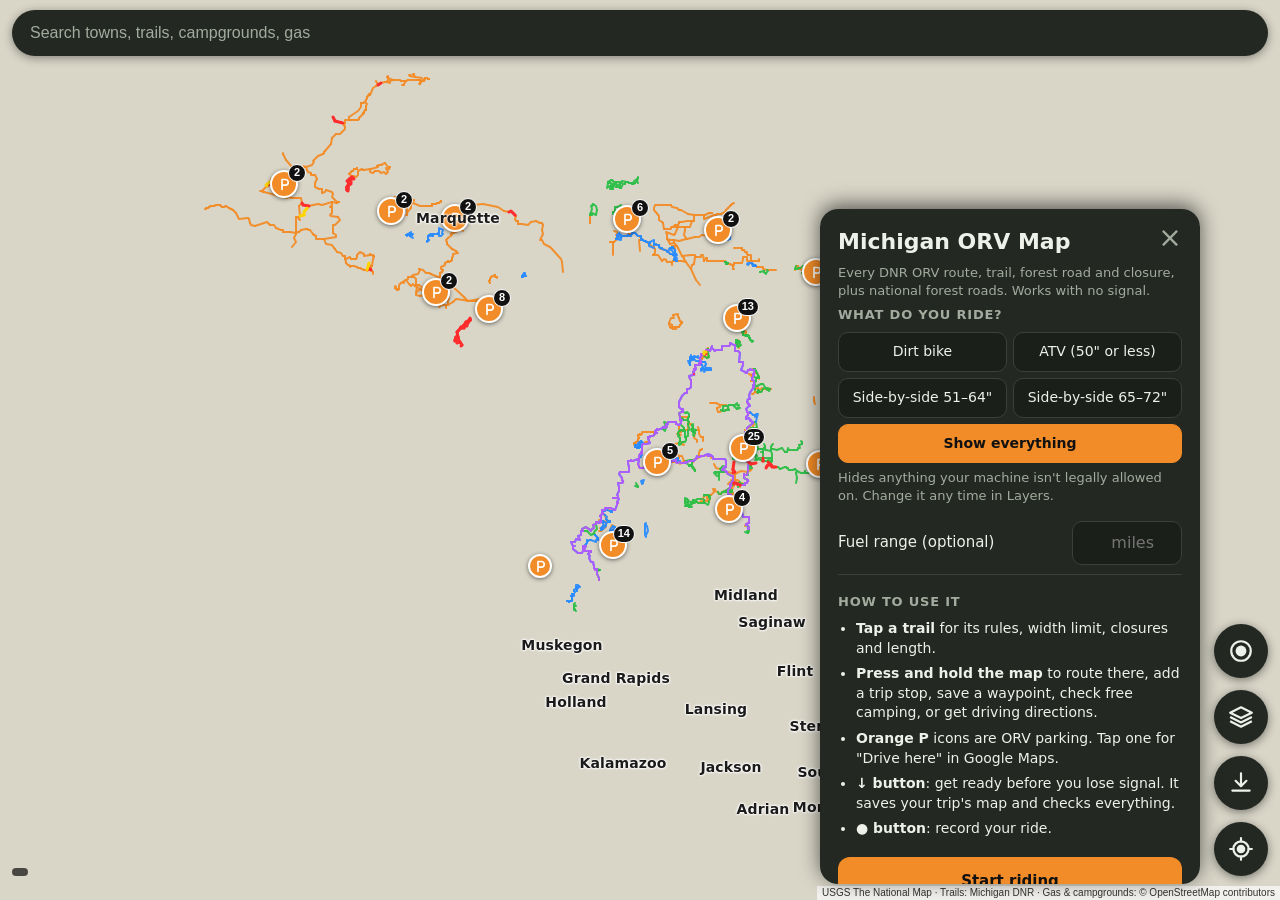
==== commit cbf6b011: "Mud forecast (recent rain along trips and trails via Open-Meteo, trail reports on the route as trip " ====
--- a/app/index.html
+++ b/app/index.html
@@ -11,7 +11,7 @@
 <link rel="icon" href="icons/icon-192.png">
 <link rel="apple-touch-icon" href="icons/icon-192.png">
 <link rel="stylesheet" href="vendor/leaflet.css">
-<link rel="stylesheet" href="style.css?v=49">
+<link rel="stylesheet" href="style.css?v=50">
 </head>
 <body>
 <div id="map"></div>
@@ -127,6 +127,7 @@
     <label class="row"><input type="checkbox" data-kind="closed" checked><i class="sw closed"></i>Closures &amp; reroutes</label>
     <label class="row"><input type="checkbox" data-kind="scramble" checked><i class="sw scramble"></i>Scramble areas</label>
     <label class="row"><input type="checkbox" data-kind="hunt"><i class="sw hunt"></i>Public hunting land <small>deer-season hours apply</small></label>
+    <label class="row"><input type="checkbox" data-kind="county"><i class="sw county"></i>County roads open to ORVs <small>reported, by county</small></label>
   </details>
 
   <details class="grp" data-grp="places">
@@ -211,6 +212,7 @@
   <p class="hint" id="point-coords"></p>
   <p class="hint" id="point-camp" hidden></p>
   <p class="hint" id="point-signal" hidden></p>
+  <p class="hint" id="point-county" hidden></p>
   <div class="rec-row"><button id="btn-route-here" class="primary">Route here</button><button id="btn-add-trip" class="ghost">Add to trip</button></div>
   <div class="rec-row"><button id="btn-route-from" class="ghost">Start trip here</button><button id="btn-save-wp" class="ghost">Save as waypoint</button></div>
   <div class="rec-row"><button id="btn-drive" class="ghost">Drive here (Google Maps)</button><button id="btn-send-dir" class="ghost">Send directions</button></div>
@@ -329,26 +331,27 @@
 
 <script src="vendor/leaflet.js"></script>
 <script src="vendor/leaflet-rotate.js"></script>
-<script src="app.js?v=49"></script>
-<script src="tracks.js?v=49"></script>
-<script src="routing.js?v=49"></script>
-<script src="places.js?v=49"></script>
-<script src="plan.js?v=49"></script>
-<script src="nav.js?v=49"></script>
-<script src="offline.js?v=49"></script>
-<script src="gpx.js?v=49"></script>
-<script src="weather.js?v=49"></script>
-<script src="progress.js?v=49"></script>
-<script src="details.js?v=49"></script>
-<script src="edit.js?v=49"></script>
-<script src="select.js?v=49"></script>
-<script src="updates.js?v=49"></script>
-<script src="laws.js?v=49"></script>
-<script src="safety.js?v=49"></script>
-<script src="merge.js?v=49"></script>
-<script src="spots.js?v=49"></script>
-<script src="cloud.js?v=49"></script>
-<script src="colors.js?v=49"></script>
-<script src="loops.js?v=49"></script>
+<script src="app.js?v=50"></script>
+<script src="tracks.js?v=50"></script>
+<script src="routing.js?v=50"></script>
+<script src="places.js?v=50"></script>
+<script src="plan.js?v=50"></script>
+<script src="nav.js?v=50"></script>
+<script src="offline.js?v=50"></script>
+<script src="gpx.js?v=50"></script>
+<script src="weather.js?v=50"></script>
+<script src="progress.js?v=50"></script>
+<script src="details.js?v=50"></script>
+<script src="edit.js?v=50"></script>
+<script src="select.js?v=50"></script>
+<script src="updates.js?v=50"></script>
+<script src="laws.js?v=50"></script>
+<script src="safety.js?v=50"></script>
+<script src="merge.js?v=50"></script>
+<script src="spots.js?v=50"></script>
+<script src="cloud.js?v=50"></script>
+<script src="colors.js?v=50"></script>
+<script src="loops.js?v=50"></script>
+<script src="conditions.js?v=50"></script>
 </body>
 </html>
--- a/app/style.css
+++ b/app/style.css
@@ -259,6 +259,10 @@
 .loop-list li > div { min-width: 0; }
 .loop-list b, .loop-list small { display: block; }
 .loop-sw { flex: none; width: 14px; height: 14px; border-radius: 50%; margin-top: 4px; }
+.sw.county { height: 12px; background: #2fbf4a33; border: 1.5px solid #2fbf4a; }
+.mud { display: flex; flex-direction: column; gap: 2px; border-radius: 10px; padding: 10px 12px; margin: 8px 0; background: var(--bg); border-left: 4px solid #2fbf4a; }
+.mud span { font-size: 14px; }
+.mud-1 { border-left-color: #9ccc65; } .mud-2 { border-left-color: #ffd400; } .mud-3 { border-left-color: #ff8c00; background: #ff8c0018; }
 .cloud-btn { color: #7fd8ff; border-color: #7fd8ff66; }
 .link-btn { background: none; border: 0; color: var(--accent); padding: 0; font: inherit; text-decoration: underline; cursor: pointer; }
 .crew-code { font-size: 20px; letter-spacing: .12em; }
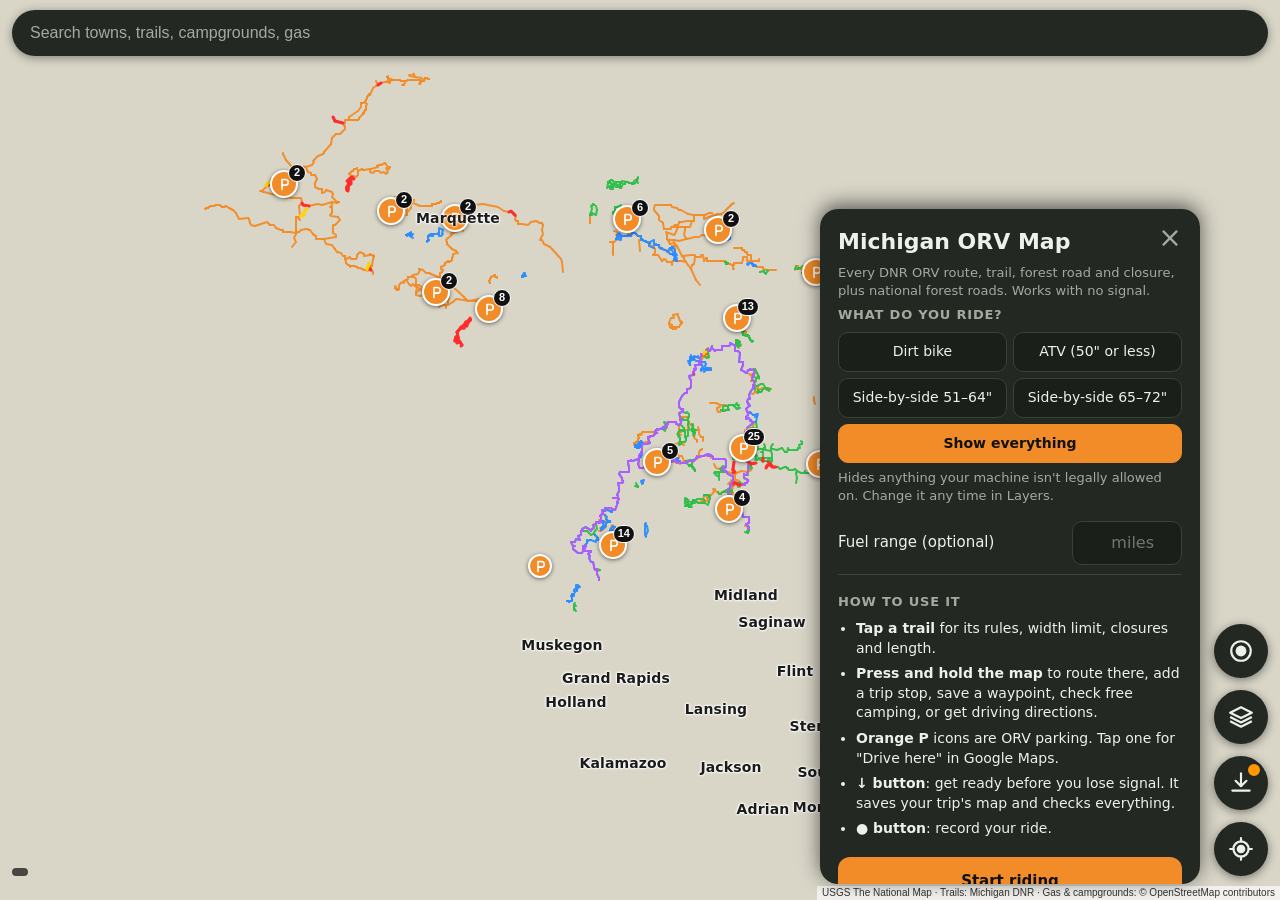
==== commit 32f827c2: "Ride summary card (map, stats, new-trail miles; share as a picture) and My stats: seasons, miles by " ====
--- a/app/index.html
+++ b/app/index.html
@@ -11,7 +11,7 @@
 <link rel="icon" href="icons/icon-192.png">
 <link rel="apple-touch-icon" href="icons/icon-192.png">
 <link rel="stylesheet" href="vendor/leaflet.css">
-<link rel="stylesheet" href="style.css?v=50">
+<link rel="stylesheet" href="style.css?v=52">
 </head>
 <body>
 <div id="map"></div>
@@ -283,6 +283,7 @@
 <section id="panel-rides" class="sheet" hidden>
   <button class="close" aria-label="Close">&times;</button>
   <div id="goal-card" class="goal-card"></div>
+  <button class="ghost" id="btn-stats">My stats &amp; milestones</button>
   <h2>Record a ride</h2>
   <p class="hint" id="rec-live"></p>
   <div id="rec-controls"></div>
@@ -331,27 +332,28 @@
 
 <script src="vendor/leaflet.js"></script>
 <script src="vendor/leaflet-rotate.js"></script>
-<script src="app.js?v=50"></script>
-<script src="tracks.js?v=50"></script>
-<script src="routing.js?v=50"></script>
-<script src="places.js?v=50"></script>
-<script src="plan.js?v=50"></script>
-<script src="nav.js?v=50"></script>
-<script src="offline.js?v=50"></script>
-<script src="gpx.js?v=50"></script>
-<script src="weather.js?v=50"></script>
-<script src="progress.js?v=50"></script>
-<script src="details.js?v=50"></script>
-<script src="edit.js?v=50"></script>
-<script src="select.js?v=50"></script>
-<script src="updates.js?v=50"></script>
-<script src="laws.js?v=50"></script>
-<script src="safety.js?v=50"></script>
-<script src="merge.js?v=50"></script>
-<script src="spots.js?v=50"></script>
-<script src="cloud.js?v=50"></script>
-<script src="colors.js?v=50"></script>
-<script src="loops.js?v=50"></script>
-<script src="conditions.js?v=50"></script>
+<script src="app.js?v=52"></script>
+<script src="tracks.js?v=52"></script>
+<script src="routing.js?v=52"></script>
+<script src="places.js?v=52"></script>
+<script src="plan.js?v=52"></script>
+<script src="nav.js?v=52"></script>
+<script src="offline.js?v=52"></script>
+<script src="gpx.js?v=52"></script>
+<script src="weather.js?v=52"></script>
+<script src="progress.js?v=52"></script>
+<script src="details.js?v=52"></script>
+<script src="edit.js?v=52"></script>
+<script src="select.js?v=52"></script>
+<script src="updates.js?v=52"></script>
+<script src="laws.js?v=52"></script>
+<script src="safety.js?v=52"></script>
+<script src="merge.js?v=52"></script>
+<script src="spots.js?v=52"></script>
+<script src="cloud.js?v=52"></script>
+<script src="colors.js?v=52"></script>
+<script src="loops.js?v=52"></script>
+<script src="conditions.js?v=52"></script>
+<script src="stats.js?v=52"></script>
 </body>
 </html>
--- a/app/style.css
+++ b/app/style.css
@@ -263,6 +263,21 @@
 .mud { display: flex; flex-direction: column; gap: 2px; border-radius: 10px; padding: 10px 12px; margin: 8px 0; background: var(--bg); border-left: 4px solid #2fbf4a; }
 .mud span { font-size: 14px; }
 .mud-1 { border-left-color: #9ccc65; } .mud-2 { border-left-color: #ffd400; } .mud-3 { border-left-color: #ff8c00; background: #ff8c0018; }
+.stat-grid { display: grid; grid-template-columns: repeat(3, 1fr); gap: 8px; margin: 10px 0; }
+.stat-grid > div { background: var(--bg); border-radius: 12px; padding: 10px 6px; text-align: center; }
+.stat-grid b { display: block; font-size: 24px; font-variant-numeric: tabular-nums; }
+.stat-grid small { color: var(--muted); font-size: 12px; }
+.month-bars { display: grid; grid-template-columns: repeat(12, 1fr); gap: 4px; align-items: end; height: 90px; }
+.month-bars > div { display: flex; flex-direction: column; align-items: center; justify-content: flex-end; height: 100%; }
+.month-bars span { width: 100%; background: var(--ridden, #00e676); border-radius: 4px 4px 0 0; min-height: 2px; }
+.month-bars small { color: var(--muted); font-size: 11px; margin-top: 2px; }
+.county-chips { display: flex; flex-wrap: wrap; gap: 6px; }
+.county-chips span { background: var(--bg); border: 1px solid var(--line); border-radius: 14px; padding: 3px 10px; font-size: 13px; }
+.county-chips span.done { border-color: var(--ridden, #00e676); color: var(--ridden, #00e676); }
+.milestones li.got b { color: var(--ridden, #00e676); }
+.milestones li small { color: var(--muted); }
+.milestone-new { background: #00e67618; border: 1px solid var(--ridden, #00e676); border-radius: 12px; padding: 10px 12px; margin: 8px 0; }
+.milestone-new b { display: block; color: var(--ridden, #00e676); }
 .cloud-btn { color: #7fd8ff; border-color: #7fd8ff66; }
 .link-btn { background: none; border: 0; color: var(--accent); padding: 0; font: inherit; text-decoration: underline; cursor: pointer; }
 .crew-code { font-size: 20px; letter-spacing: .12em; }
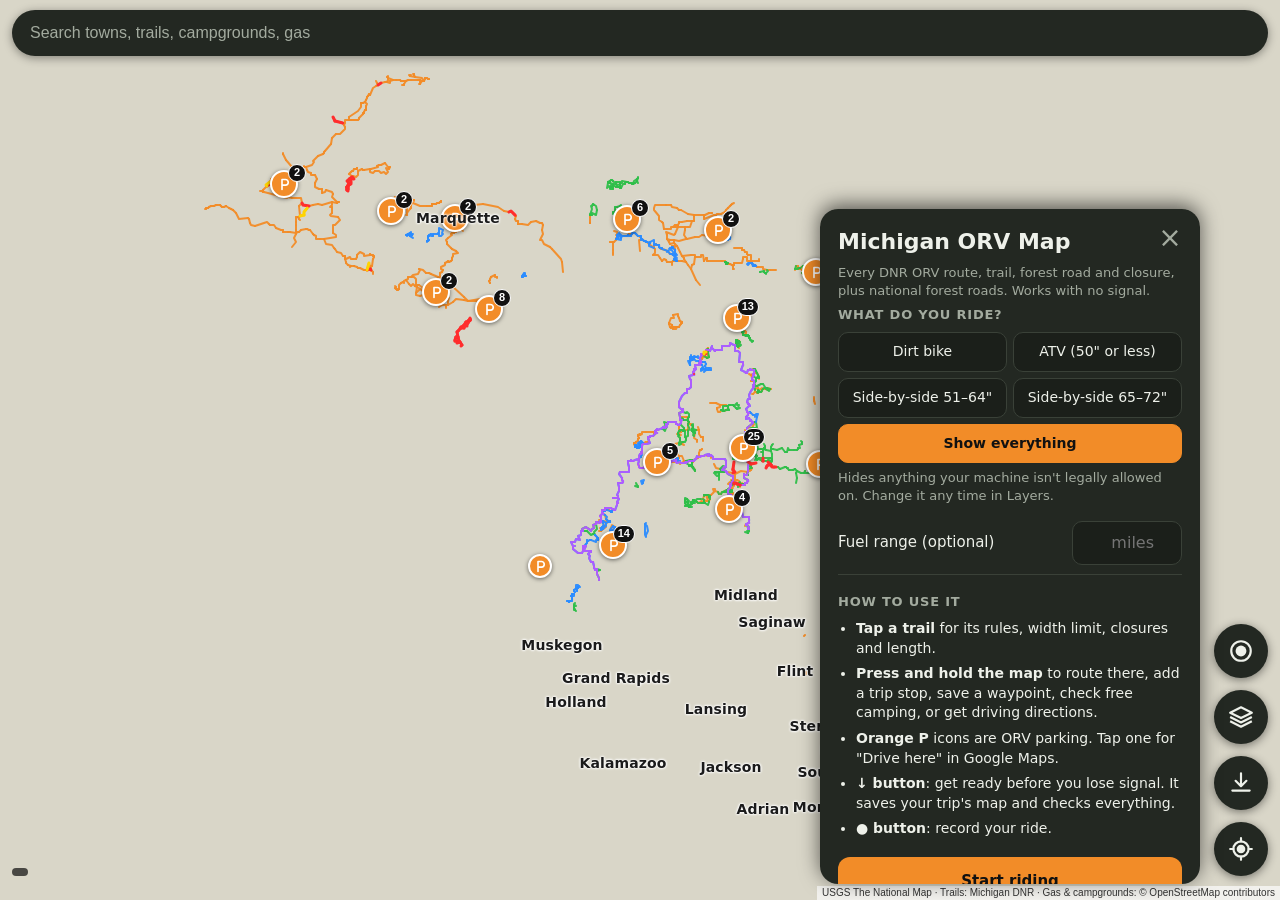
==== commit 36cd1e77: "Crew leaderboard: season miles, rides and new-trail miles for each rider, sortable Co-Authored-By: C" ====
--- a/app/index.html
+++ b/app/index.html
@@ -11,7 +11,7 @@
 <link rel="icon" href="icons/icon-192.png">
 <link rel="apple-touch-icon" href="icons/icon-192.png">
 <link rel="stylesheet" href="vendor/leaflet.css">
-<link rel="stylesheet" href="style.css?v=52">
+<link rel="stylesheet" href="style.css?v=53">
 </head>
 <body>
 <div id="map"></div>
@@ -332,28 +332,28 @@
 
 <script src="vendor/leaflet.js"></script>
 <script src="vendor/leaflet-rotate.js"></script>
-<script src="app.js?v=52"></script>
-<script src="tracks.js?v=52"></script>
-<script src="routing.js?v=52"></script>
-<script src="places.js?v=52"></script>
-<script src="plan.js?v=52"></script>
-<script src="nav.js?v=52"></script>
-<script src="offline.js?v=52"></script>
-<script src="gpx.js?v=52"></script>
-<script src="weather.js?v=52"></script>
-<script src="progress.js?v=52"></script>
-<script src="details.js?v=52"></script>
-<script src="edit.js?v=52"></script>
-<script src="select.js?v=52"></script>
-<script src="updates.js?v=52"></script>
-<script src="laws.js?v=52"></script>
-<script src="safety.js?v=52"></script>
-<script src="merge.js?v=52"></script>
-<script src="spots.js?v=52"></script>
-<script src="cloud.js?v=52"></script>
-<script src="colors.js?v=52"></script>
-<script src="loops.js?v=52"></script>
-<script src="conditions.js?v=52"></script>
-<script src="stats.js?v=52"></script>
+<script src="app.js?v=53"></script>
+<script src="tracks.js?v=53"></script>
+<script src="routing.js?v=53"></script>
+<script src="places.js?v=53"></script>
+<script src="plan.js?v=53"></script>
+<script src="nav.js?v=53"></script>
+<script src="offline.js?v=53"></script>
+<script src="gpx.js?v=53"></script>
+<script src="weather.js?v=53"></script>
+<script src="progress.js?v=53"></script>
+<script src="details.js?v=53"></script>
+<script src="edit.js?v=53"></script>
+<script src="select.js?v=53"></script>
+<script src="updates.js?v=53"></script>
+<script src="laws.js?v=53"></script>
+<script src="safety.js?v=53"></script>
+<script src="merge.js?v=53"></script>
+<script src="spots.js?v=53"></script>
+<script src="cloud.js?v=53"></script>
+<script src="colors.js?v=53"></script>
+<script src="loops.js?v=53"></script>
+<script src="conditions.js?v=53"></script>
+<script src="stats.js?v=53"></script>
 </body>
 </html>
--- a/app/style.css
+++ b/app/style.css
@@ -278,6 +278,16 @@
 .milestones li small { color: var(--muted); }
 .milestone-new { background: #00e67618; border: 1px solid var(--ridden, #00e676); border-radius: 12px; padding: 10px 12px; margin: 8px 0; }
 .milestone-new b { display: block; color: var(--ridden, #00e676); }
+.board { list-style: none; padding: 0; margin: 8px 0; }
+.board li { display: flex; align-items: center; gap: 10px; padding: 8px 6px; border-bottom: 1px solid var(--line); }
+.board li.is-me { background: #ffffff0d; border-radius: 10px; }
+.board .rank { width: 30px; text-align: center; font-weight: 800; font-size: 18px; }
+.board .who { flex: 1; min-width: 0; }
+.board .who b, .board .who small { display: block; overflow: hidden; text-overflow: ellipsis; white-space: nowrap; }
+.board .who small, .board .nums small { color: var(--muted); font-size: 12px; }
+.board .nums { text-align: right; }
+.board .nums b { display: block; font-size: 22px; font-variant-numeric: tabular-nums; }
+.board-sort { margin-top: 4px; }
 .cloud-btn { color: #7fd8ff; border-color: #7fd8ff66; }
 .link-btn { background: none; border: 0; color: var(--accent); padding: 0; font: inherit; text-decoration: underline; cursor: pointer; }
 .crew-code { font-size: 20px; letter-spacing: .12em; }
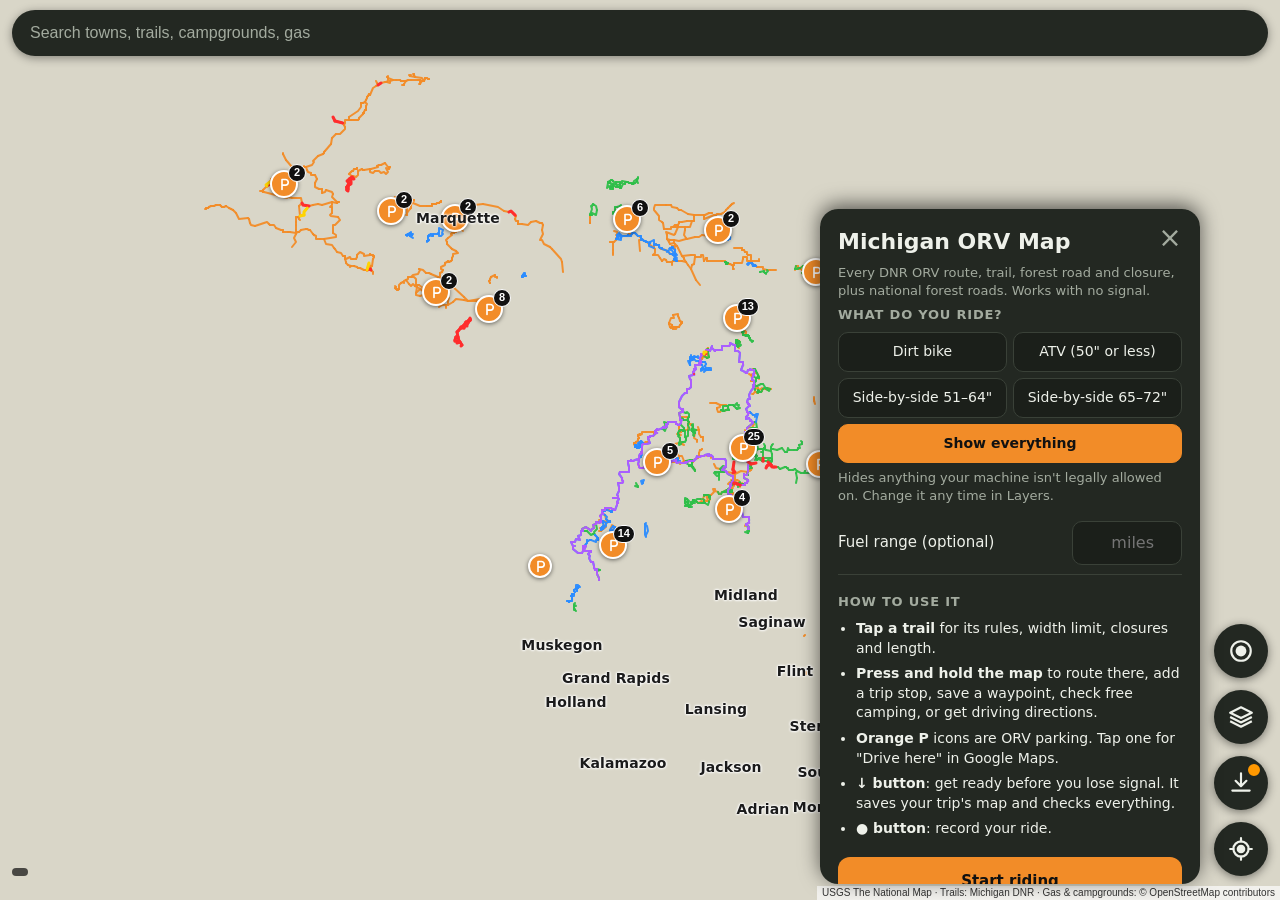
==== commit a5fbdee3: "County roads: 15 counties checked against their own ordinances (Lake, Newaygo, Oceana, Wexford, Osce" ====
--- a/app/index.html
+++ b/app/index.html
@@ -11,7 +11,7 @@
 <link rel="icon" href="icons/icon-192.png">
 <link rel="apple-touch-icon" href="icons/icon-192.png">
 <link rel="stylesheet" href="vendor/leaflet.css">
-<link rel="stylesheet" href="style.css?v=53">
+<link rel="stylesheet" href="style.css?v=55">
 </head>
 <body>
 <div id="map"></div>
@@ -332,28 +332,28 @@
 
 <script src="vendor/leaflet.js"></script>
 <script src="vendor/leaflet-rotate.js"></script>
-<script src="app.js?v=53"></script>
-<script src="tracks.js?v=53"></script>
-<script src="routing.js?v=53"></script>
-<script src="places.js?v=53"></script>
-<script src="plan.js?v=53"></script>
-<script src="nav.js?v=53"></script>
-<script src="offline.js?v=53"></script>
-<script src="gpx.js?v=53"></script>
-<script src="weather.js?v=53"></script>
-<script src="progress.js?v=53"></script>
-<script src="details.js?v=53"></script>
-<script src="edit.js?v=53"></script>
-<script src="select.js?v=53"></script>
-<script src="updates.js?v=53"></script>
-<script src="laws.js?v=53"></script>
-<script src="safety.js?v=53"></script>
-<script src="merge.js?v=53"></script>
-<script src="spots.js?v=53"></script>
-<script src="cloud.js?v=53"></script>
-<script src="colors.js?v=53"></script>
-<script src="loops.js?v=53"></script>
-<script src="conditions.js?v=53"></script>
-<script src="stats.js?v=53"></script>
+<script src="app.js?v=55"></script>
+<script src="tracks.js?v=55"></script>
+<script src="routing.js?v=55"></script>
+<script src="places.js?v=55"></script>
+<script src="plan.js?v=55"></script>
+<script src="nav.js?v=55"></script>
+<script src="offline.js?v=55"></script>
+<script src="gpx.js?v=55"></script>
+<script src="weather.js?v=55"></script>
+<script src="progress.js?v=55"></script>
+<script src="details.js?v=55"></script>
+<script src="edit.js?v=55"></script>
+<script src="select.js?v=55"></script>
+<script src="updates.js?v=55"></script>
+<script src="laws.js?v=55"></script>
+<script src="safety.js?v=55"></script>
+<script src="merge.js?v=55"></script>
+<script src="spots.js?v=55"></script>
+<script src="cloud.js?v=55"></script>
+<script src="colors.js?v=55"></script>
+<script src="loops.js?v=55"></script>
+<script src="conditions.js?v=55"></script>
+<script src="stats.js?v=55"></script>
 </body>
 </html>
--- a/app/style.css
+++ b/app/style.css
@@ -288,6 +288,7 @@
 .board .nums { text-align: right; }
 .board .nums b { display: block; font-size: 22px; font-variant-numeric: tabular-nums; }
 .board-sort { margin-top: 4px; }
+.card-preview { width: 100%; border-radius: 12px; display: block; margin: 6px 0; }
 .cloud-btn { color: #7fd8ff; border-color: #7fd8ff66; }
 .link-btn { background: none; border: 0; color: var(--accent); padding: 0; font: inherit; text-decoration: underline; cursor: pointer; }
 .crew-code { font-size: 20px; letter-spacing: .12em; }
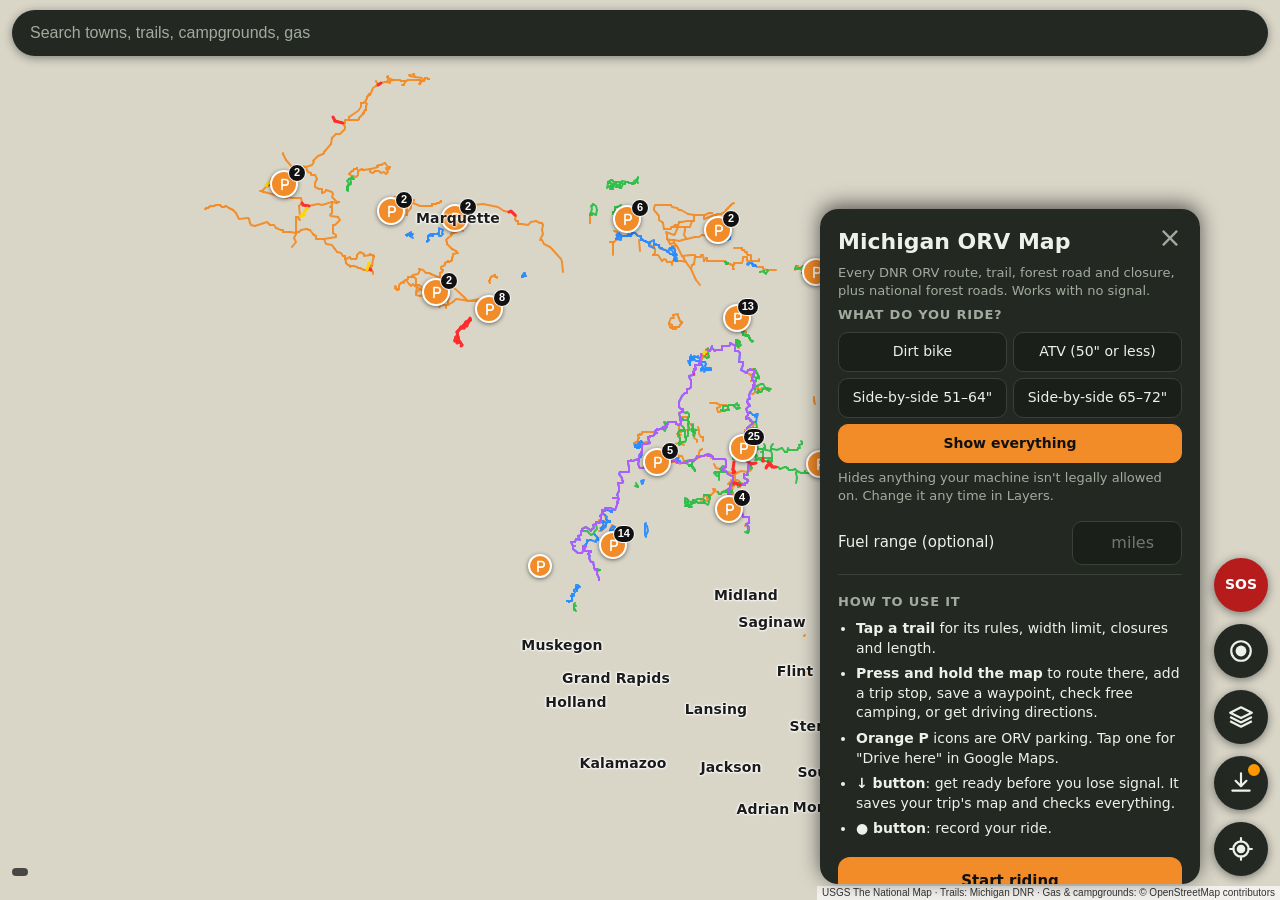
==== commit d7e73795: "Improve emergency sharing, track gap repair, and offline reliability" ====
--- a/app/index.html
+++ b/app/index.html
@@ -2,7 +2,7 @@
 <html lang="en">
 <head>
 <meta charset="utf-8">
-<meta name="viewport" content="width=device-width, initial-scale=1, viewport-fit=cover, user-scalable=no">
+<meta name="viewport" content="width=device-width, initial-scale=1, viewport-fit=cover">
 <title>Michigan ORV Map</title>
 <meta name="theme-color" content="#1b1f1a">
 <meta name="apple-mobile-web-app-capable" content="yes">
@@ -11,7 +11,7 @@
 <link rel="icon" href="icons/icon-192.png">
 <link rel="apple-touch-icon" href="icons/icon-192.png">
 <link rel="stylesheet" href="vendor/leaflet.css">
-<link rel="stylesheet" href="style.css?v=55">
+<link rel="stylesheet" href="style.css?v=63">
 </head>
 <body>
 <div id="map"></div>
@@ -33,6 +33,10 @@
 
 <div id="trace-bar" hidden>
   <div class="trace-main"><b id="trace-text"></b><small id="trace-sub"></small></div>
+  <div id="trace-method" class="trace-method" hidden>
+    <button id="btn-trace-trails" aria-pressed="true">Follow trails</button>
+    <button id="btn-trace-draw" aria-pressed="false">Draw by hand</button>
+  </div>
   <div class="trace-btns">
     <button id="btn-trace-undo" class="ghost small">Undo</button>
     <button id="btn-trace-cancel" class="ghost small">Cancel</button>
@@ -41,6 +45,7 @@
 </div>
 
 <div id="chips">
+  <button id="screen-warning" class="chip alert" hidden aria-live="polite"></button>
   <button id="rec-bar" class="chip" hidden><i></i><span></span></button>
   <button id="photo-bar" class="chip" hidden><b>&#128247;</b><span>Take a start photo</span><em class="x" aria-label="No thanks">&times;</em></button>
   <button id="hunt-bar" class="chip" hidden><b>!</b><span></span></button>
@@ -53,6 +58,7 @@
 </div>
 
 <div id="fabs">
+  <button id="btn-sos" class="fab sos-fab" aria-label="SOS / emergency">SOS</button>
   <button id="btn-compass" class="fab" hidden aria-label="Heading up or north up">
     <svg viewBox="0 0 24 24"><path d="M12 2 8 12h8z" fill="#e53935"/><path d="M12 22 8 12h8z" fill="currentColor"/></svg>
   </button>
@@ -95,7 +101,7 @@
 <!-- layers + settings -->
 <section id="panel-layers" class="sheet" hidden>
   <button class="close" aria-label="Close">&times;</button>
-  <div class="rec-row"><button id="btn-sos" class="ghost sos">SOS / emergency</button><button id="btn-laws" class="ghost">Rules &amp; permits</button></div>
+  <div class="rec-row"><button id="btn-sos-menu" class="ghost sos">SOS / emergency</button><button id="btn-laws" class="ghost">Rules &amp; permits</button></div>
   <button id="btn-cloud" class="ghost cloud-btn">Crew &amp; Ride Watch (live link for family)</button>
   <button id="btn-updates" class="ghost">DNR trail updates (last 60 days)</button>
   <div class="rec-row"><button id="btn-loop" class="ghost">Find me a loop</button><button id="btn-plans" class="ghost">My saved ride plans</button></div>
@@ -287,7 +293,7 @@
   <h2>Record a ride</h2>
   <p class="hint" id="rec-live"></p>
   <div id="rec-controls"></div>
-  <p class="hint">Keep the app open on screen while you ride. Phones stop GPS for web apps when the screen is off or you switch apps. The screen stays on while recording, so plug in if you can.</p>
+  <p class="hint">Keep the app open on screen while you ride. The app tries to keep the screen awake and warns if it cannot. Locking the phone or switching apps can pause GPS. If a section is missed, open the saved ride → Edit → Fill gap or Add a missed section. Plug in for longer rides.</p>
   <h2>Saved rides</h2>
   <div id="ride-list"></div>
   <button class="ghost" id="btn-merge">Merge rides</button>
@@ -332,28 +338,28 @@
 
 <script src="vendor/leaflet.js"></script>
 <script src="vendor/leaflet-rotate.js"></script>
-<script src="app.js?v=55"></script>
-<script src="tracks.js?v=55"></script>
-<script src="routing.js?v=55"></script>
-<script src="places.js?v=55"></script>
-<script src="plan.js?v=55"></script>
-<script src="nav.js?v=55"></script>
-<script src="offline.js?v=55"></script>
-<script src="gpx.js?v=55"></script>
-<script src="weather.js?v=55"></script>
-<script src="progress.js?v=55"></script>
-<script src="details.js?v=55"></script>
-<script src="edit.js?v=55"></script>
-<script src="select.js?v=55"></script>
-<script src="updates.js?v=55"></script>
-<script src="laws.js?v=55"></script>
-<script src="safety.js?v=55"></script>
-<script src="merge.js?v=55"></script>
-<script src="spots.js?v=55"></script>
-<script src="cloud.js?v=55"></script>
-<script src="colors.js?v=55"></script>
-<script src="loops.js?v=55"></script>
-<script src="conditions.js?v=55"></script>
-<script src="stats.js?v=55"></script>
+<script src="app.js?v=63"></script>
+<script src="tracks.js?v=63"></script>
+<script src="routing.js?v=63"></script>
+<script src="places.js?v=63"></script>
+<script src="plan.js?v=63"></script>
+<script src="nav.js?v=63"></script>
+<script src="offline.js?v=63"></script>
+<script src="gpx.js?v=63"></script>
+<script src="weather.js?v=63"></script>
+<script src="progress.js?v=63"></script>
+<script src="details.js?v=63"></script>
+<script src="edit.js?v=63"></script>
+<script src="select.js?v=63"></script>
+<script src="updates.js?v=63"></script>
+<script src="laws.js?v=63"></script>
+<script src="safety.js?v=63"></script>
+<script src="merge.js?v=63"></script>
+<script src="spots.js?v=63"></script>
+<script src="cloud.js?v=63"></script>
+<script src="colors.js?v=63"></script>
+<script src="loops.js?v=63"></script>
+<script src="conditions.js?v=63"></script>
+<script src="stats.js?v=63"></script>
 </body>
 </html>
--- a/app/style.css
+++ b/app/style.css
@@ -107,6 +107,7 @@
 .chip { pointer-events: auto; border: 0; background: #000c; color: #fff; font-weight: 700; font-size: 14px; padding: 8px 14px; border-radius: 18px;
   display: flex; align-items: center; gap: 8px; cursor: pointer; white-space: nowrap; }
 .chip[hidden] { display: none; }
+#screen-warning { background: #8b1a1a; white-space: normal; max-width: calc(100vw - 24px); width: 380px; text-align: center; }
 #route-bar { background: #1e6bffe6; }
 #hunt-bar { background: #ff8c00f0; color: #111; }
 #hunt-bar.alert { background: #c62828f0; color: #fff; }
@@ -424,8 +425,13 @@
 .trace-main small { color: #e9b8e0; }
 .trace-btns { display: flex; gap: 8px; margin-top: 8px; }
 .trace-btns button { flex: 1; height: 40px; margin: 0; }
+.trace-method { display: flex; gap: 8px; margin-top: 8px; }
+.trace-method[hidden] { display: none; }
+.trace-method button { flex: 1; min-height: 40px; border: 1px solid #e9b8e0; border-radius: 8px; background: transparent; color: #fff; }
+.trace-method button[aria-pressed="true"] { background: #ff2fd0; color: #111; font-weight: 700; }
 .primary.small { height: 40px; margin: 0; }
 body.tracing #topbar, body.tracing #chips { display: none !important; }
+body.tracing #update-bar { display: none; }
 /* draggable dots: a 34px touch target around a smaller visible dot */
 .trace-dot { background: none; border: 0; }
 .trace-dot::after { content: ''; position: absolute; inset: 7px; border-radius: 50%; background: #ff2fd0; border: 3px solid #fff; box-shadow: 0 1px 4px #0008; }
@@ -461,3 +467,9 @@
 .ride-chart .ch-hit { fill: transparent; cursor: crosshair; }
 .ch-tip { position: absolute; top: -4px; background: #000d; color: #fff; font-size: 12px; padding: 4px 8px; border-radius: 6px; pointer-events: none; white-space: nowrap; }
 .hint.center { text-align: center; }
+
+/* Emergency access stays visible on the map, including while navigating. */
+.fab.sos-fab { background: #b71c1c; color: #fff; font-size: 14px; font-weight: 800; }
+button:focus-visible, a:focus-visible, input:focus-visible, select:focus-visible, textarea:focus-visible { outline: 3px solid #ffd400; outline-offset: 3px; }
+/* Update prompts must not cover emergency actions or other sheet controls. */
+.sheet:not([hidden]) ~ #update-bar { display: none; }
